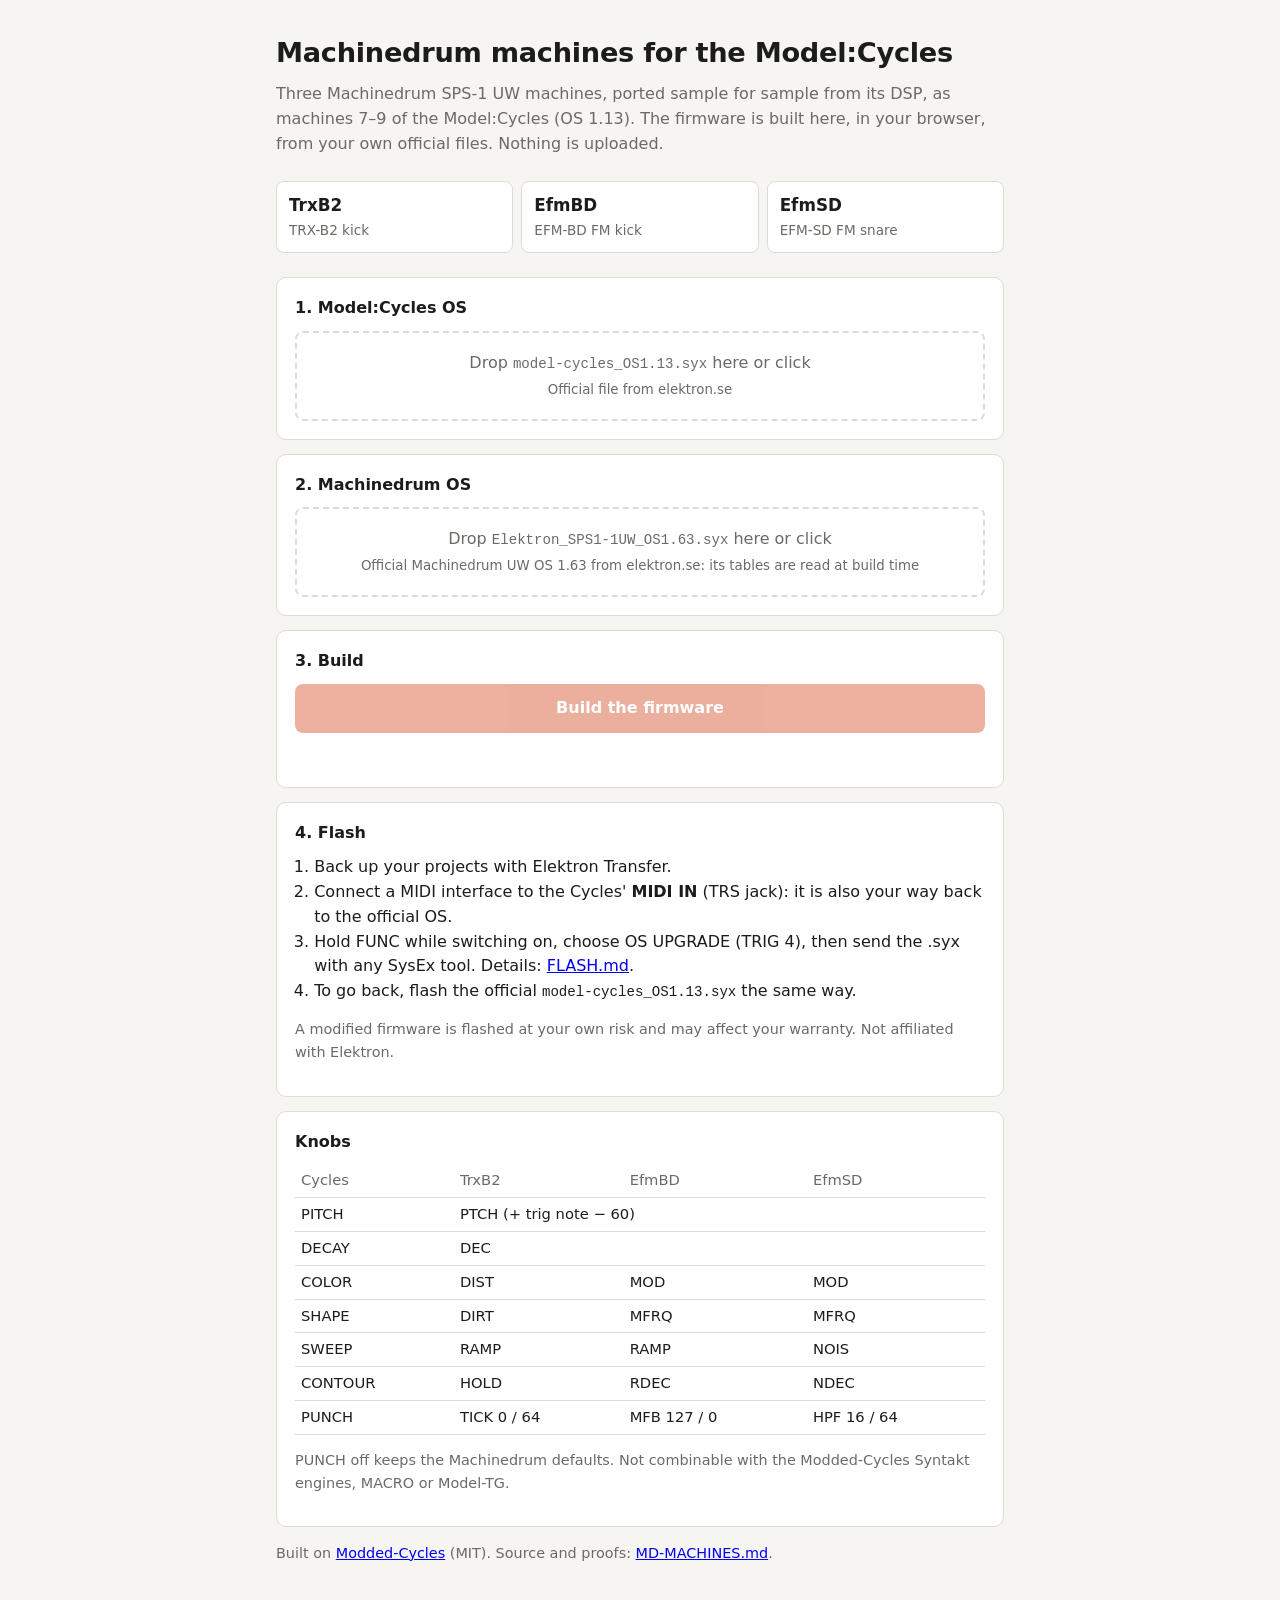
==== docs/index.html @ 0e350785 "Serve only the web patcher from docs/ (GitHub Pages: main, /docs) The Pages site is built from main " ====
<!doctype html>
<html lang="en">
<head>
<meta charset="utf-8">
<meta name="viewport" content="width=device-width, initial-scale=1">
<title>Machinedrum Machines Patcher</title>
<meta name="description" content="Add the Machinedrum TRX-B2, EFM-BD and EFM-SD machines to your Model:Cycles, built in your browser from your own official firmware files.">
<style>
:root {
  --bg: #f6f5f2; --panel: #ffffff; --ink: #1c1c1a; --muted: #6b6a64; --line: #dedbd3;
  --accent: #d4502a; --accent-ink: #ffffff; --ok: #2f7d4a; --bad: #b3261e; --drop: #fbf3ee;
}
@media (prefers-color-scheme: dark) {
  :root:not([data-theme="light"]) {
    --bg: #161614; --panel: #201f1c; --ink: #ecebe6; --muted: #9c9a92; --line: #34322d;
    --accent: #ef6a42; --accent-ink: #160b07; --ok: #6cc28a; --bad: #f2867d; --drop: #2a211d;
  }
}
:root[data-theme="dark"] {
  --bg: #161614; --panel: #201f1c; --ink: #ecebe6; --muted: #9c9a92; --line: #34322d;
  --accent: #ef6a42; --accent-ink: #160b07; --ok: #6cc28a; --bad: #f2867d; --drop: #2a211d;
}
* { box-sizing: border-box; }
body { margin: 0; background: var(--bg); color: var(--ink);
  font: 16px/1.55 system-ui, -apple-system, "Segoe UI", Roboto, sans-serif; }
main { max-width: 760px; margin: 0 auto; padding: 32px 16px 64px; }
header { display: flex; justify-content: space-between; align-items: baseline; gap: 12px; flex-wrap: wrap; }
h1 { font-size: 1.7rem; margin: 0; letter-spacing: -0.01em; }
p.lead { color: var(--muted); margin: 8px 0 24px; }
.machines { display: grid; grid-template-columns: repeat(3, 1fr); gap: 8px; margin: 0 0 24px; }
.machines div { background: var(--panel); border: 1px solid var(--line); border-radius: 8px; padding: 10px 12px; }
.machines b { display: block; font-size: 1.05rem; }
.machines span { color: var(--muted); font-size: .85rem; }
.step { background: var(--panel); border: 1px solid var(--line); border-radius: 10px; padding: 18px; margin-bottom: 14px; }
.step h2 { font-size: 1rem; margin: 0 0 10px; }
.drop { display: block; border: 2px dashed var(--line); border-radius: 8px; padding: 18px; text-align: center;
  cursor: pointer; color: var(--muted); transition: background .15s, border-color .15s; }
.drop.over { background: var(--drop); border-color: var(--accent); }
.drop.done { border-style: solid; border-color: var(--ok); color: var(--ink); }
.drop input { display: none; }
.drop small { display: block; margin-top: 4px; }
button.go { width: 100%; padding: 12px; border: 0; border-radius: 8px; background: var(--accent); color: var(--accent-ink);
  font: inherit; font-weight: 600; cursor: pointer; }
button.go:disabled { opacity: .45; cursor: not-allowed; }
#status { margin-top: 12px; min-height: 1.5em; }
#status.ok { color: var(--ok); }
#status.bad { color: var(--bad); }
a.dl { display: none; margin-top: 10px; text-align: center; padding: 12px; border-radius: 8px; border: 1px solid var(--ok);
  color: var(--ok); font-weight: 600; text-decoration: none; }
code { font-size: .88em; overflow-wrap: anywhere; }
table { width: 100%; border-collapse: collapse; font-size: .92rem; }
th, td { text-align: left; padding: 5px 6px; border-bottom: 1px solid var(--line); vertical-align: top; }
th { color: var(--muted); font-weight: 500; }
.note { color: var(--muted); font-size: .9rem; }
ol { padding-left: 1.2em; margin: 0; }
@media (max-width: 560px) { .machines { grid-template-columns: 1fr; } }
</style>
</head>
<body>
<main>
<header>
  <h1>Machinedrum machines for the Model:Cycles</h1>
</header>
<p class="lead">
  Three Machinedrum SPS-1 UW machines, ported sample for sample from its DSP, as machines 7–9 of the Model:Cycles (OS 1.13). The firmware is built here, in your browser, from your own official files. Nothing is uploaded.
  
</p>
<div class="machines">
  <div><b>TrxB2</b><span>TRX-B2 kick</span></div>
  <div><b>EfmBD</b><span>EFM-BD FM kick</span></div>
  <div><b>EfmSD</b><span>EFM-SD FM snare</span></div>
</div>

<section class="step">
  <h2>1. Model:Cycles OS</h2>
  <label class="drop" id="drop-cyc">
    <input type="file" accept=".syx" id="file-cyc">
    <span class="what">Drop <code>model-cycles_OS1.13.syx</code> here or click</span>
    <small>Official file from elektron.se</small>
  </label>
</section>

<section class="step">
  <h2>2. Machinedrum OS</h2>
  <label class="drop" id="drop-md">
    <input type="file" accept=".syx" id="file-md">
    <span class="what">Drop <code>Elektron_SPS1-1UW_OS1.63.syx</code> here or click</span>
    <small>Official Machinedrum UW OS 1.63 from elektron.se: its tables are read at build time</small>
  </label>
</section>

<section class="step">
  <h2>3. Build</h2>
  <button class="go" id="go" disabled>Build the firmware</button>
  <div id="status" role="status"></div>
  <a class="dl" id="dl" download="model-cycles_OS1.13_md.syx">Download model-cycles_OS1.13_md.syx</a>
</section>

<section class="step">
  <h2>4. Flash</h2>
  <ol>
    <li>Back up your projects with Elektron Transfer.</li>
    <li>Connect a MIDI interface to the Cycles' <b>MIDI IN</b> (TRS jack): it is also your way back to the official OS.</li>
    <li>Hold FUNC while switching on, choose OS UPGRADE (TRIG 4), then send the .syx with any SysEx tool. Details: <a href="https://github.com/18nelli18/Modded-Cycles/blob/main/FLASH.md">FLASH.md</a>.</li>
    <li>To go back, flash the official <code>model-cycles_OS1.13.syx</code> the same way.</li>
  </ol>
  <p class="note">A modified firmware is flashed at your own risk and may affect your warranty. Not affiliated with Elektron.</p>
</section>

<section class="step">
  <h2>Knobs</h2>
  <table>
    <tr><th>Cycles</th><th>TrxB2</th><th>EfmBD</th><th>EfmSD</th></tr>
    <tr><td>PITCH</td><td colspan="3">PTCH (+ trig note − 60)</td></tr>
    <tr><td>DECAY</td><td colspan="3">DEC</td></tr>
    <tr><td>COLOR</td><td>DIST</td><td>MOD</td><td>MOD</td></tr>
    <tr><td>SHAPE</td><td>DIRT</td><td>MFRQ</td><td>MFRQ</td></tr>
    <tr><td>SWEEP</td><td>RAMP</td><td>RAMP</td><td>NOIS</td></tr>
    <tr><td>CONTOUR</td><td>HOLD</td><td>RDEC</td><td>NDEC</td></tr>
    <tr><td>PUNCH</td><td>TICK 0 / 64</td><td>MFB 127 / 0</td><td>HPF 16 / 64</td></tr>
  </table>
  <p class="note">PUNCH off keeps the Machinedrum defaults. Not combinable with the Modded-Cycles Syntakt engines, MACRO or Model-TG.</p>
</section>
<p class="note">Built on <a href="https://github.com/18nelli18/Modded-Cycles">Modded-Cycles</a> (MIT). Source and proofs: <a href="https://github.com/Talachan12/Elektron-Model-Machinedrum/blob/main/MD-MACHINES.md">MD-MACHINES.md</a>.</p>
</main>

<script src="builder.js"></script>
<script src="md-data.js"></script>
<script src="md.js"></script>
<script>
(function () {
  "use strict";
  const T = {
    building: "Building… (a few seconds)",
    ok: (s) => "Done. Patched MAIN OS SHA-256 " + s.slice(0, 16) + "… matches the reference.",
    need: "Choose both files first.",
    cyc: "This is not a Model:Cycles OS file (model-cycles_OS1.13.syx).",
    md: "This is not a Machinedrum OS file (Elektron_SPS1-1UW_OS1.63.syx).",
  };
  const t = (k, ...a) => (typeof T[k] === "function" ? T[k](...a) : T[k]);
  const files = { cyc: null, md: null };
  const go = document.getElementById("go"), status = document.getElementById("status"), dl = document.getElementById("dl");
  const say = (msg, cls) => { status.textContent = msg; status.className = cls || ""; };

  function take(key, file) {
    const box = document.getElementById("drop-" + key);
    file.arrayBuffer().then((buf) => {
      const b = new Uint8Array(buf);
      // F0 00 20 3C <produit> : 0x11 Model:Cycles, 0x02 Machinedrum
      const product = b.length > 5 && b[0] === 0xf0 && b[1] === 0x00 && b[2] === 0x20 && b[3] === 0x3c ? b[4] : -1;
      if (product !== (key === "cyc" ? 0x11 : 0x02)) {
        files[key] = null;
        box.classList.remove("done");
        go.disabled = true;
        return say(t(key), "bad");
      }
      files[key] = b;
      box.classList.add("done");
      box.querySelector(".what").textContent = file.name + " (" + Math.round(buf.byteLength / 1024) + " KB)";
      go.disabled = !(files.cyc && files.md);
      dl.style.display = "none";
      say("");
    });
  }
  for (const key of ["cyc", "md"]) {
    const box = document.getElementById("drop-" + key), input = document.getElementById("file-" + key);
    input.addEventListener("change", () => input.files[0] && take(key, input.files[0]));
    box.addEventListener("dragover", (e) => { e.preventDefault(); box.classList.add("over"); });
    box.addEventListener("dragleave", () => box.classList.remove("over"));
    box.addEventListener("drop", (e) => {
      e.preventDefault(); box.classList.remove("over");
      if (e.dataTransfer.files[0]) take(key, e.dataTransfer.files[0]);
    });
  }

  go.addEventListener("click", () => {
    if (!(files.cyc && files.md)) return say(t("need"), "bad");
    go.disabled = true;
    say(t("building"));
    setTimeout(() => {
      try {
        const r = window.MDPatch.patch(files.cyc, files.md, window.MD_WEB);
        const url = URL.createObjectURL(new Blob([r.raw], { type: "application/octet-stream" }));
        dl.href = url;
        dl.style.display = "block";
        say(t("ok", r.mainOsSha), "ok");
      } catch (e) {
        say(e.message, "bad");
      }
      go.disabled = false;
    }, 30);
  });
})();
</script>
</body>
</html>
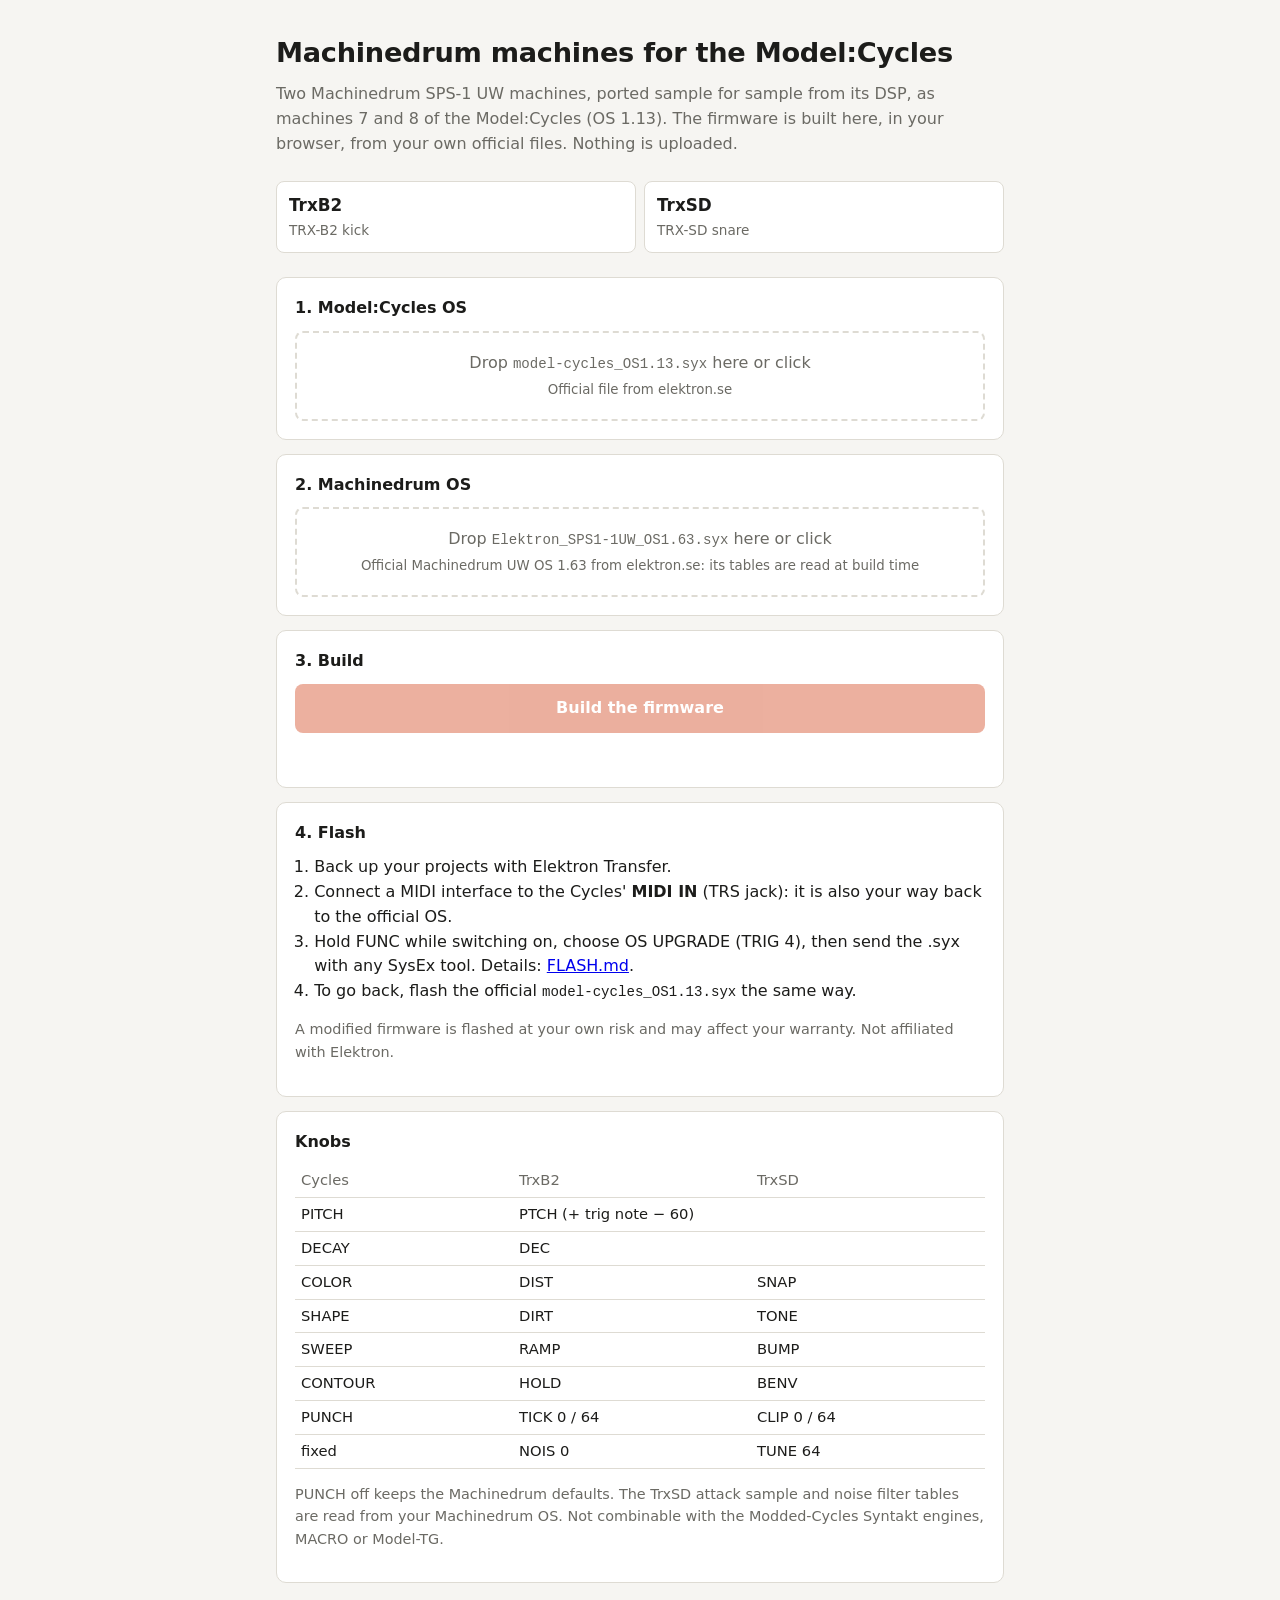
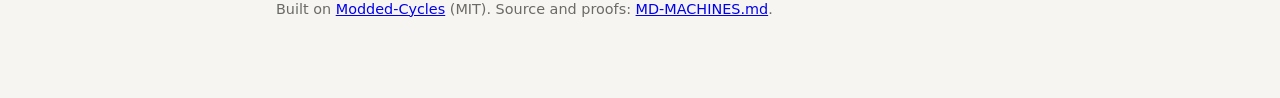
==== commit 1963654a: "Replace EfmBD and EfmSD with TrxSD: the Machinedrum TRX-SD snare The machines are now TrxB2 (machine" ====
--- a/docs/index.html
+++ b/docs/index.html
@@ -4,7 +4,7 @@
 <meta charset="utf-8">
 <meta name="viewport" content="width=device-width, initial-scale=1">
 <title>Machinedrum Machines Patcher</title>
-<meta name="description" content="Add the Machinedrum TRX-B2, EFM-BD and EFM-SD machines to your Model:Cycles, built in your browser from your own official firmware files.">
+<meta name="description" content="Add the Machinedrum TRX-B2 and TRX-SD machines to your Model:Cycles, built in your browser from your own official firmware files.">
 <style>
 :root {
   --bg: #f6f5f2; --panel: #ffffff; --ink: #1c1c1a; --muted: #6b6a64; --line: #dedbd3;
@@ -27,7 +27,7 @@
 header { display: flex; justify-content: space-between; align-items: baseline; gap: 12px; flex-wrap: wrap; }
 h1 { font-size: 1.7rem; margin: 0; letter-spacing: -0.01em; }
 p.lead { color: var(--muted); margin: 8px 0 24px; }
-.machines { display: grid; grid-template-columns: repeat(3, 1fr); gap: 8px; margin: 0 0 24px; }
+.machines { display: grid; grid-template-columns: repeat(2, 1fr); gap: 8px; margin: 0 0 24px; }
 .machines div { background: var(--panel); border: 1px solid var(--line); border-radius: 8px; padding: 10px 12px; }
 .machines b { display: block; font-size: 1.05rem; }
 .machines span { color: var(--muted); font-size: .85rem; }
@@ -62,13 +62,12 @@
   <h1>Machinedrum machines for the Model:Cycles</h1>
 </header>
 <p class="lead">
-  Three Machinedrum SPS-1 UW machines, ported sample for sample from its DSP, as machines 7–9 of the Model:Cycles (OS 1.13). The firmware is built here, in your browser, from your own official files. Nothing is uploaded.
+  Two Machinedrum SPS-1 UW machines, ported sample for sample from its DSP, as machines 7 and 8 of the Model:Cycles (OS 1.13). The firmware is built here, in your browser, from your own official files. Nothing is uploaded.
   
 </p>
 <div class="machines">
   <div><b>TrxB2</b><span>TRX-B2 kick</span></div>
-  <div><b>EfmBD</b><span>EFM-BD FM kick</span></div>
-  <div><b>EfmSD</b><span>EFM-SD FM snare</span></div>
+  <div><b>TrxSD</b><span>TRX-SD snare</span></div>
 </div>
 
 <section class="step">
@@ -110,16 +109,17 @@
 <section class="step">
   <h2>Knobs</h2>
   <table>
-    <tr><th>Cycles</th><th>TrxB2</th><th>EfmBD</th><th>EfmSD</th></tr>
-    <tr><td>PITCH</td><td colspan="3">PTCH (+ trig note − 60)</td></tr>
-    <tr><td>DECAY</td><td colspan="3">DEC</td></tr>
-    <tr><td>COLOR</td><td>DIST</td><td>MOD</td><td>MOD</td></tr>
-    <tr><td>SHAPE</td><td>DIRT</td><td>MFRQ</td><td>MFRQ</td></tr>
-    <tr><td>SWEEP</td><td>RAMP</td><td>RAMP</td><td>NOIS</td></tr>
-    <tr><td>CONTOUR</td><td>HOLD</td><td>RDEC</td><td>NDEC</td></tr>
-    <tr><td>PUNCH</td><td>TICK 0 / 64</td><td>MFB 127 / 0</td><td>HPF 16 / 64</td></tr>
+    <tr><th>Cycles</th><th>TrxB2</th><th>TrxSD</th></tr>
+    <tr><td>PITCH</td><td colspan="2">PTCH (+ trig note − 60)</td></tr>
+    <tr><td>DECAY</td><td colspan="2">DEC</td></tr>
+    <tr><td>COLOR</td><td>DIST</td><td>SNAP</td></tr>
+    <tr><td>SHAPE</td><td>DIRT</td><td>TONE</td></tr>
+    <tr><td>SWEEP</td><td>RAMP</td><td>BUMP</td></tr>
+    <tr><td>CONTOUR</td><td>HOLD</td><td>BENV</td></tr>
+    <tr><td>PUNCH</td><td>TICK 0 / 64</td><td>CLIP 0 / 64</td></tr>
+    <tr><td>fixed</td><td>NOIS 0</td><td>TUNE 64</td></tr>
   </table>
-  <p class="note">PUNCH off keeps the Machinedrum defaults. Not combinable with the Modded-Cycles Syntakt engines, MACRO or Model-TG.</p>
+  <p class="note">PUNCH off keeps the Machinedrum defaults. The TrxSD attack sample and noise filter tables are read from your Machinedrum OS. Not combinable with the Modded-Cycles Syntakt engines, MACRO or Model-TG.</p>
 </section>
 <p class="note">Built on <a href="https://github.com/18nelli18/Modded-Cycles">Modded-Cycles</a> (MIT). Source and proofs: <a href="https://github.com/Talachan12/Elektron-Model-Machinedrum/blob/main/MD-MACHINES.md">MD-MACHINES.md</a>.</p>
 </main>
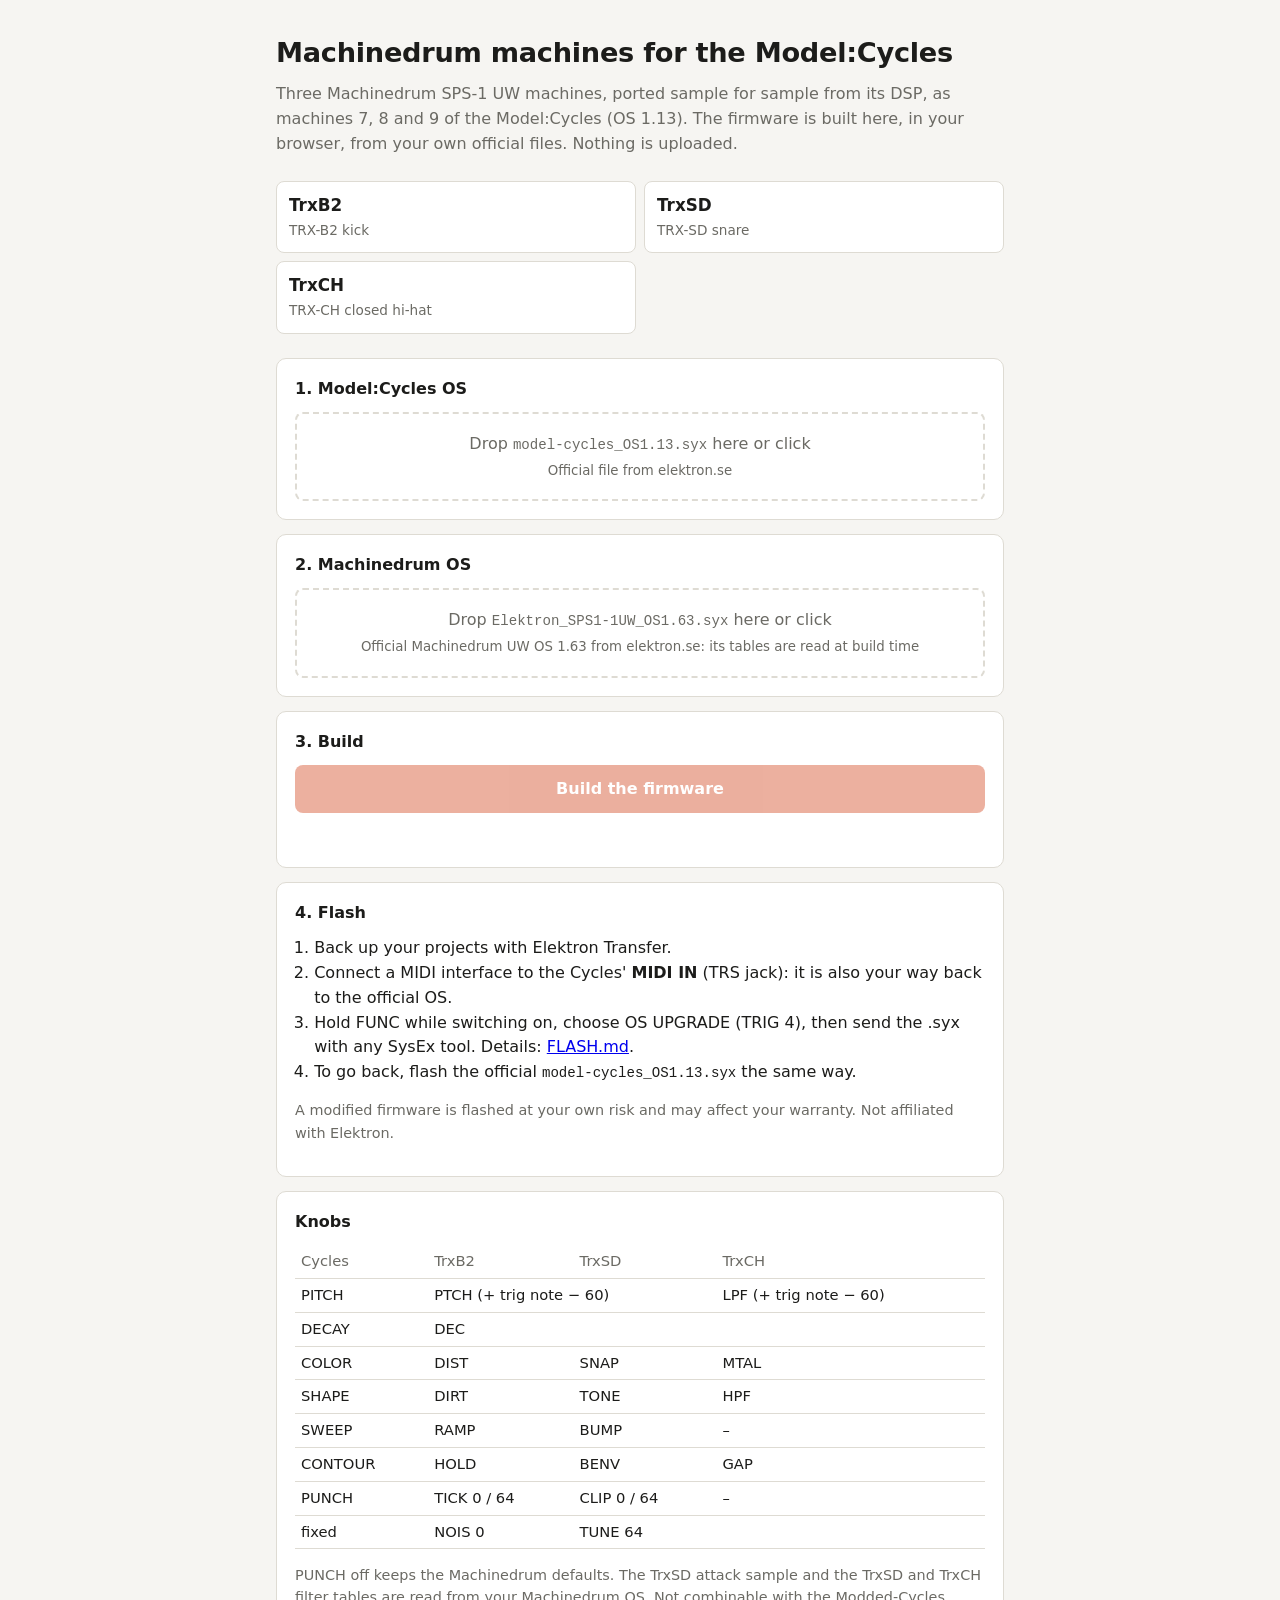
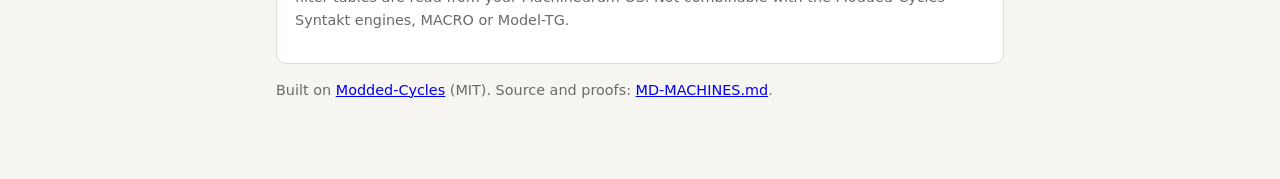
==== commit 6d6b6560: "Add TrxCH: the Machinedrum TRX-CH closed hi-hat as machine 9 TRX-CH from the Machinedrum UW OS 1.63," ====
--- a/docs/index.html
+++ b/docs/index.html
@@ -4,7 +4,7 @@
 <meta charset="utf-8">
 <meta name="viewport" content="width=device-width, initial-scale=1">
 <title>Machinedrum Machines Patcher</title>
-<meta name="description" content="Add the Machinedrum TRX-B2 and TRX-SD machines to your Model:Cycles, built in your browser from your own official firmware files.">
+<meta name="description" content="Add the Machinedrum TRX-B2, TRX-SD and TRX-CH machines to your Model:Cycles, built in your browser from your own official firmware files.">
 <style>
 :root {
   --bg: #f6f5f2; --panel: #ffffff; --ink: #1c1c1a; --muted: #6b6a64; --line: #dedbd3;
@@ -62,12 +62,13 @@
   <h1>Machinedrum machines for the Model:Cycles</h1>
 </header>
 <p class="lead">
-  Two Machinedrum SPS-1 UW machines, ported sample for sample from its DSP, as machines 7 and 8 of the Model:Cycles (OS 1.13). The firmware is built here, in your browser, from your own official files. Nothing is uploaded.
+  Three Machinedrum SPS-1 UW machines, ported sample for sample from its DSP, as machines 7, 8 and 9 of the Model:Cycles (OS 1.13). The firmware is built here, in your browser, from your own official files. Nothing is uploaded.
   
 </p>
 <div class="machines">
   <div><b>TrxB2</b><span>TRX-B2 kick</span></div>
   <div><b>TrxSD</b><span>TRX-SD snare</span></div>
+  <div><b>TrxCH</b><span>TRX-CH closed hi-hat</span></div>
 </div>
 
 <section class="step">
@@ -109,17 +110,17 @@
 <section class="step">
   <h2>Knobs</h2>
   <table>
-    <tr><th>Cycles</th><th>TrxB2</th><th>TrxSD</th></tr>
-    <tr><td>PITCH</td><td colspan="2">PTCH (+ trig note − 60)</td></tr>
-    <tr><td>DECAY</td><td colspan="2">DEC</td></tr>
-    <tr><td>COLOR</td><td>DIST</td><td>SNAP</td></tr>
-    <tr><td>SHAPE</td><td>DIRT</td><td>TONE</td></tr>
-    <tr><td>SWEEP</td><td>RAMP</td><td>BUMP</td></tr>
-    <tr><td>CONTOUR</td><td>HOLD</td><td>BENV</td></tr>
-    <tr><td>PUNCH</td><td>TICK 0 / 64</td><td>CLIP 0 / 64</td></tr>
-    <tr><td>fixed</td><td>NOIS 0</td><td>TUNE 64</td></tr>
+    <tr><th>Cycles</th><th>TrxB2</th><th>TrxSD</th><th>TrxCH</th></tr>
+    <tr><td>PITCH</td><td colspan="2">PTCH (+ trig note − 60)</td><td>LPF (+ trig note − 60)</td></tr>
+    <tr><td>DECAY</td><td colspan="3">DEC</td></tr>
+    <tr><td>COLOR</td><td>DIST</td><td>SNAP</td><td>MTAL</td></tr>
+    <tr><td>SHAPE</td><td>DIRT</td><td>TONE</td><td>HPF</td></tr>
+    <tr><td>SWEEP</td><td>RAMP</td><td>BUMP</td><td>–</td></tr>
+    <tr><td>CONTOUR</td><td>HOLD</td><td>BENV</td><td>GAP</td></tr>
+    <tr><td>PUNCH</td><td>TICK 0 / 64</td><td>CLIP 0 / 64</td><td>–</td></tr>
+    <tr><td>fixed</td><td>NOIS 0</td><td>TUNE 64</td><td></td></tr>
   </table>
-  <p class="note">PUNCH off keeps the Machinedrum defaults. The TrxSD attack sample and noise filter tables are read from your Machinedrum OS. Not combinable with the Modded-Cycles Syntakt engines, MACRO or Model-TG.</p>
+  <p class="note">PUNCH off keeps the Machinedrum defaults. The TrxSD attack sample and the TrxSD and TrxCH filter tables are read from your Machinedrum OS. Not combinable with the Modded-Cycles Syntakt engines, MACRO or Model-TG.</p>
 </section>
 <p class="note">Built on <a href="https://github.com/18nelli18/Modded-Cycles">Modded-Cycles</a> (MIT). Source and proofs: <a href="https://github.com/Talachan12/Elektron-Model-Machinedrum/blob/main/MD-MACHINES.md">MD-MACHINES.md</a>.</p>
 </main>
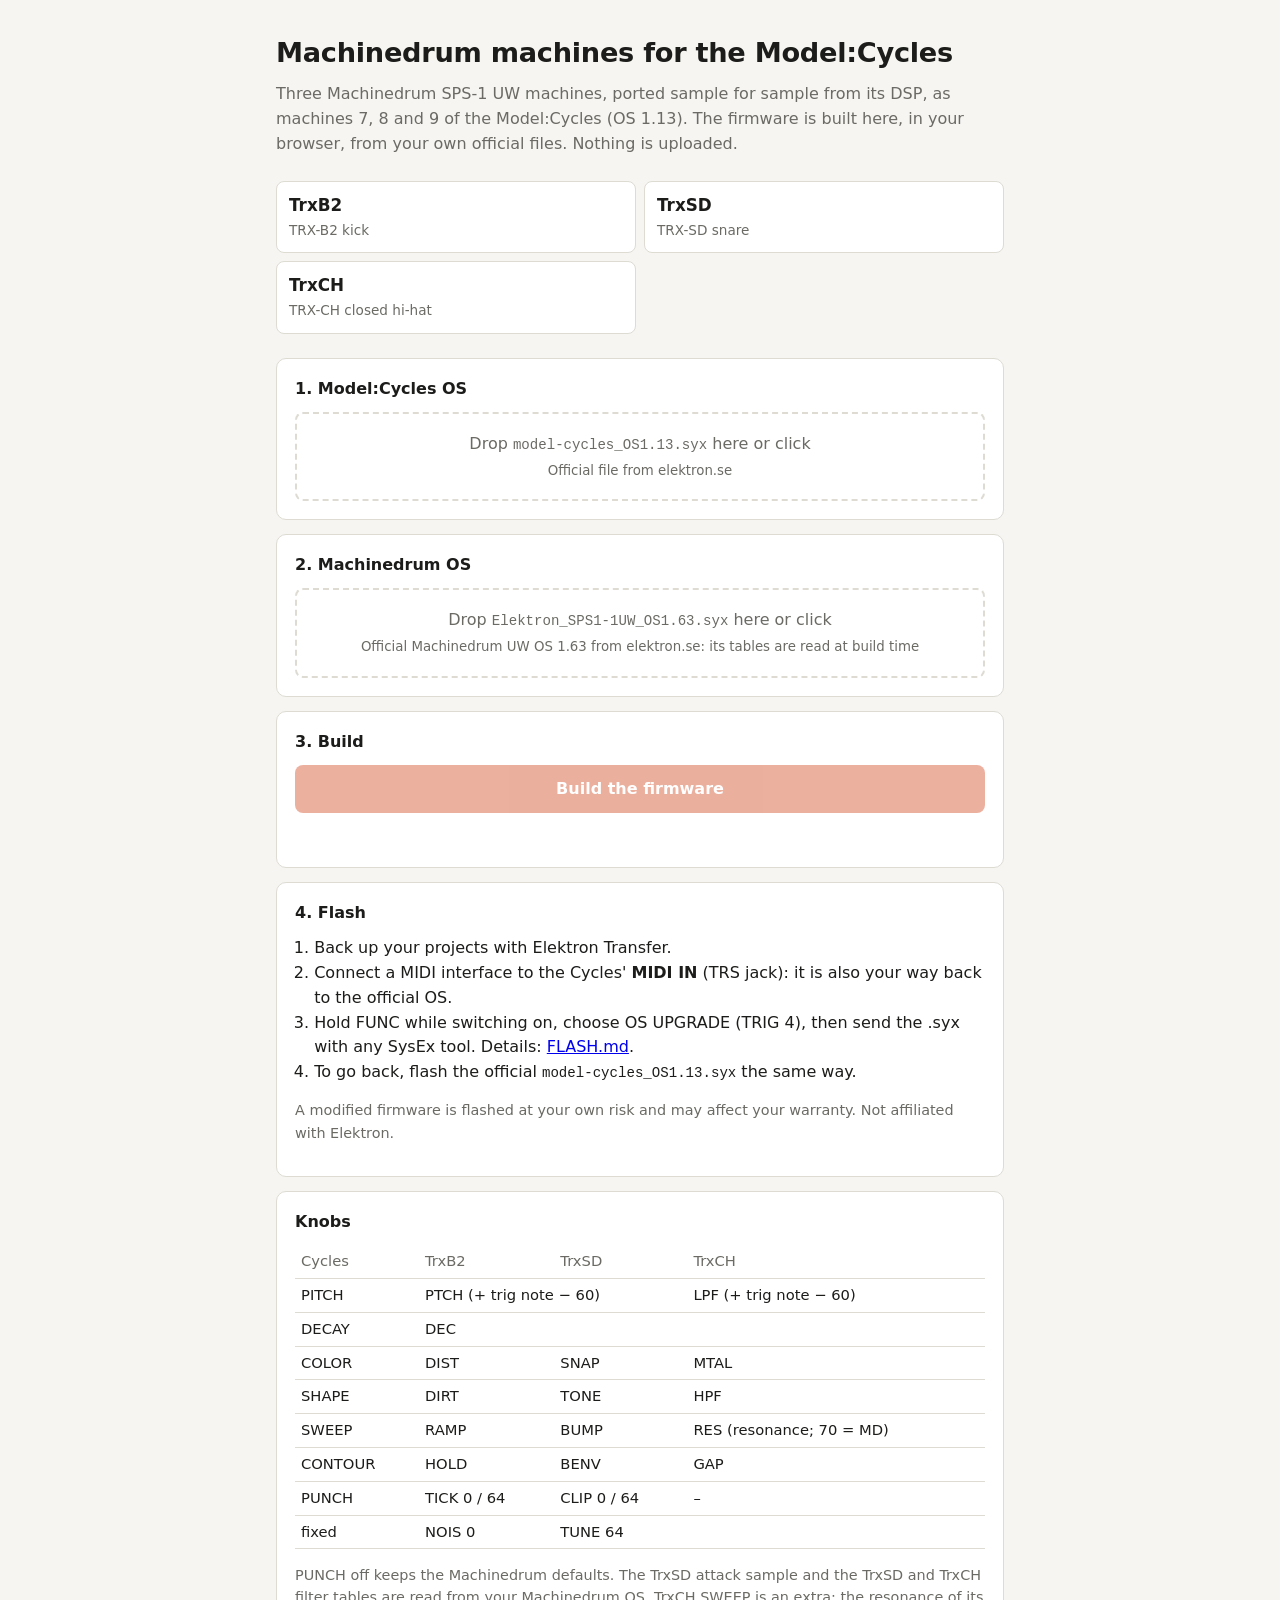
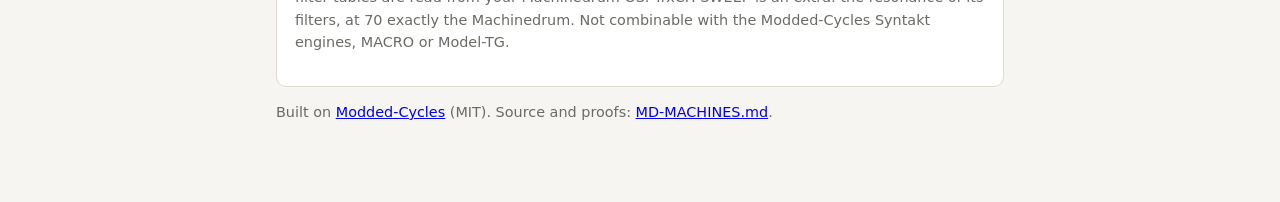
==== commit 12550c73: "TrxCH: filter resonance on SWEEP The Machinedrum's TRX-CH always picks index 0x46 of the DSP's reson" ====
--- a/docs/index.html
+++ b/docs/index.html
@@ -115,12 +115,12 @@
     <tr><td>DECAY</td><td colspan="3">DEC</td></tr>
     <tr><td>COLOR</td><td>DIST</td><td>SNAP</td><td>MTAL</td></tr>
     <tr><td>SHAPE</td><td>DIRT</td><td>TONE</td><td>HPF</td></tr>
-    <tr><td>SWEEP</td><td>RAMP</td><td>BUMP</td><td>–</td></tr>
+    <tr><td>SWEEP</td><td>RAMP</td><td>BUMP</td><td>RES (resonance; 70 = MD)</td></tr>
     <tr><td>CONTOUR</td><td>HOLD</td><td>BENV</td><td>GAP</td></tr>
     <tr><td>PUNCH</td><td>TICK 0 / 64</td><td>CLIP 0 / 64</td><td>–</td></tr>
     <tr><td>fixed</td><td>NOIS 0</td><td>TUNE 64</td><td></td></tr>
   </table>
-  <p class="note">PUNCH off keeps the Machinedrum defaults. The TrxSD attack sample and the TrxSD and TrxCH filter tables are read from your Machinedrum OS. Not combinable with the Modded-Cycles Syntakt engines, MACRO or Model-TG.</p>
+  <p class="note">PUNCH off keeps the Machinedrum defaults. The TrxSD attack sample and the TrxSD and TrxCH filter tables are read from your Machinedrum OS. TrxCH SWEEP is an extra: the resonance of its filters, at 70 exactly the Machinedrum. Not combinable with the Modded-Cycles Syntakt engines, MACRO or Model-TG.</p>
 </section>
 <p class="note">Built on <a href="https://github.com/18nelli18/Modded-Cycles">Modded-Cycles</a> (MIT). Source and proofs: <a href="https://github.com/Talachan12/Elektron-Model-Machinedrum/blob/main/MD-MACHINES.md">MD-MACHINES.md</a>.</p>
 </main>
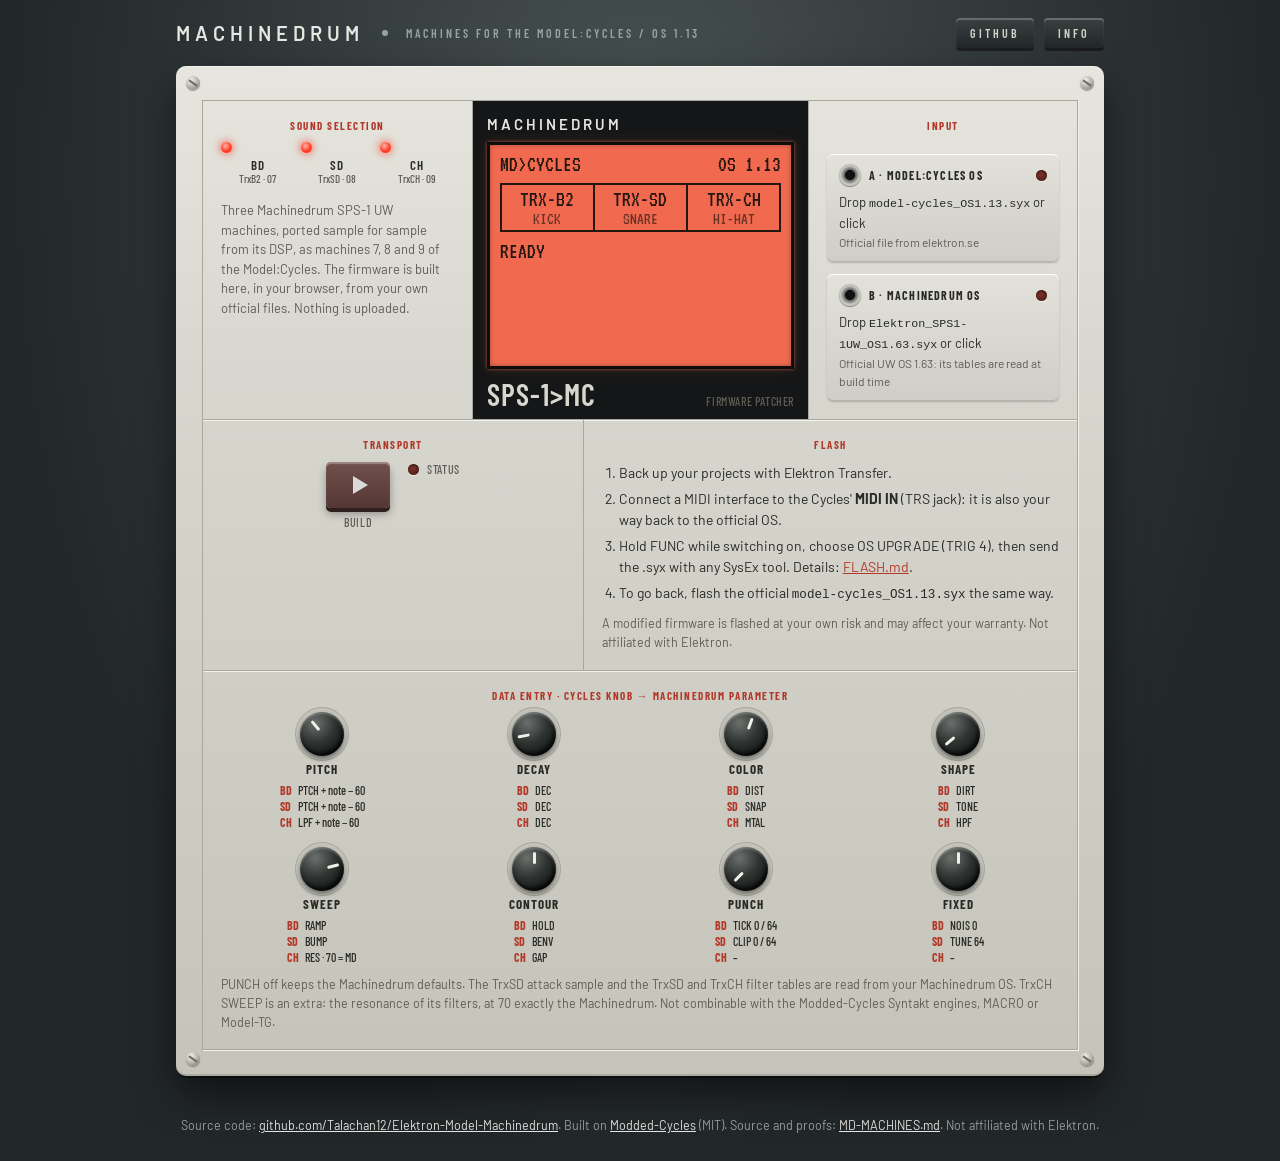
==== commit 2d4d39c0: "Patcher page: Machinedrum front-panel look, link to the repository Restyled docs/index.html after th" ====
--- a/docs/index.html
+++ b/docs/index.html
@@ -5,125 +5,251 @@
 <meta name="viewport" content="width=device-width, initial-scale=1">
 <title>Machinedrum Machines Patcher</title>
 <meta name="description" content="Add the Machinedrum TRX-B2, TRX-SD and TRX-CH machines to your Model:Cycles, built in your browser from your own official firmware files.">
+<link rel="preconnect" href="https://fonts.googleapis.com">
+<link rel="preconnect" href="https://fonts.gstatic.com" crossorigin>
+<link href="https://fonts.googleapis.com/css2?family=Barlow+Condensed:wght@500;600;700&family=Barlow:wght@400;600&family=VT323&display=swap" rel="stylesheet">
 <style>
 :root {
-  --bg: #f6f5f2; --panel: #ffffff; --ink: #1c1c1a; --muted: #6b6a64; --line: #dedbd3;
-  --accent: #d4502a; --accent-ink: #ffffff; --ok: #2f7d4a; --bad: #b3261e; --drop: #fbf3ee;
-}
-@media (prefers-color-scheme: dark) {
-  :root:not([data-theme="light"]) {
-    --bg: #161614; --panel: #201f1c; --ink: #ecebe6; --muted: #9c9a92; --line: #34322d;
-    --accent: #ef6a42; --accent-ink: #160b07; --ok: #6cc28a; --bad: #f2867d; --drop: #2a211d;
-  }
-}
-:root[data-theme="dark"] {
-  --bg: #161614; --panel: #201f1c; --ink: #ecebe6; --muted: #9c9a92; --line: #34322d;
-  --accent: #ef6a42; --accent-ink: #160b07; --ok: #6cc28a; --bad: #f2867d; --drop: #2a211d;
+  --room: #222729; --room-hi: #485151; --bar-ink: #97a3a3;
+  --plate: #d8d7cf; --plate-hi: #e6e5de; --plate-lo: #c5c4bb; --groove: #a9a89f; --groove-hi: #f2f1ea;
+  --ink: #2a2a26; --muted: #5d5d56; --label: #b2392a;
+  --lcd: #f16a50; --lcd-ink: #241710; --lcd-dim: rgba(36, 23, 16, .35);
+  --led-off: #4a1d17; --led-on: #ff3b26; --ok: #2f7d4a;
+  --key: #2b3133; --key-ink: #d1d3c9;
 }
 * { box-sizing: border-box; }
-body { margin: 0; background: var(--bg); color: var(--ink);
-  font: 16px/1.55 system-ui, -apple-system, "Segoe UI", Roboto, sans-serif; }
-main { max-width: 760px; margin: 0 auto; padding: 32px 16px 64px; }
-header { display: flex; justify-content: space-between; align-items: baseline; gap: 12px; flex-wrap: wrap; }
-h1 { font-size: 1.7rem; margin: 0; letter-spacing: -0.01em; }
-p.lead { color: var(--muted); margin: 8px 0 24px; }
-.machines { display: grid; grid-template-columns: repeat(2, 1fr); gap: 8px; margin: 0 0 24px; }
-.machines div { background: var(--panel); border: 1px solid var(--line); border-radius: 8px; padding: 10px 12px; }
-.machines b { display: block; font-size: 1.05rem; }
-.machines span { color: var(--muted); font-size: .85rem; }
-.step { background: var(--panel); border: 1px solid var(--line); border-radius: 10px; padding: 18px; margin-bottom: 14px; }
-.step h2 { font-size: 1rem; margin: 0 0 10px; }
-.drop { display: block; border: 2px dashed var(--line); border-radius: 8px; padding: 18px; text-align: center;
-  cursor: pointer; color: var(--muted); transition: background .15s, border-color .15s; }
-.drop.over { background: var(--drop); border-color: var(--accent); }
-.drop.done { border-style: solid; border-color: var(--ok); color: var(--ink); }
-.drop input { display: none; }
-.drop small { display: block; margin-top: 4px; }
-button.go { width: 100%; padding: 12px; border: 0; border-radius: 8px; background: var(--accent); color: var(--accent-ink);
-  font: inherit; font-weight: 600; cursor: pointer; }
-button.go:disabled { opacity: .45; cursor: not-allowed; }
-#status { margin-top: 12px; min-height: 1.5em; }
-#status.ok { color: var(--ok); }
-#status.bad { color: var(--bad); }
-a.dl { display: none; margin-top: 10px; text-align: center; padding: 12px; border-radius: 8px; border: 1px solid var(--ok);
-  color: var(--ok); font-weight: 600; text-decoration: none; }
-code { font-size: .88em; overflow-wrap: anywhere; }
-table { width: 100%; border-collapse: collapse; font-size: .92rem; }
-th, td { text-align: left; padding: 5px 6px; border-bottom: 1px solid var(--line); vertical-align: top; }
-th { color: var(--muted); font-weight: 500; }
-.note { color: var(--muted); font-size: .9rem; }
-ol { padding-left: 1.2em; margin: 0; }
-@media (max-width: 560px) { .machines { grid-template-columns: 1fr; } }
+body { margin: 0; min-height: 100vh; color: var(--ink);
+  background: radial-gradient(ellipse at 50% 15%, var(--room-hi), transparent 70%), var(--room);
+  font: 15px/1.5 Barlow, system-ui, sans-serif; }
+a { color: var(--label); }
+code { font-size: .9em; overflow-wrap: anywhere; }
+
+/* top bar */
+.bar { max-width: 960px; margin: 0 auto; padding: 18px 16px; display: flex; align-items: center; gap: 18px; flex-wrap: wrap;
+  color: var(--bar-ink); font: 600 12px/1 "Barlow Condensed", sans-serif; letter-spacing: 3px; text-transform: uppercase; }
+.bar .brand { color: #e8e8e2; font: 600 20px/1 Barlow, sans-serif; letter-spacing: 5px; }
+.bar .dot { width: 6px; height: 6px; border-radius: 50%; background: var(--bar-ink); }
+.bar .links { margin-left: auto; display: flex; gap: 10px; }
+.bar a { color: var(--key-ink); text-decoration: none; padding: 9px 14px; border-radius: 4px;
+  background: linear-gradient(#394040, #222829); box-shadow: inset 0 2px 1px #65706a, 0 3px 0 #111a; }
+
+/* the device */
+.device { max-width: 960px; margin: 0 auto 40px; padding: 0 16px; }
+.plate { position: relative; border-radius: 10px; padding: 34px 26px 26px;
+  background: linear-gradient(180deg, var(--plate-hi), var(--plate) 30%, var(--plate-lo));
+  box-shadow: 0 1px 0 #fff8 inset, 0 -2px 0 #0002 inset, 0 18px 40px #0008, 0 2px 0 #0006; }
+.screw { position: absolute; width: 14px; height: 14px; border-radius: 50%;
+  background: radial-gradient(circle at 35% 30%, #f4f4ee, #9b9a92 70%); box-shadow: 0 1px 1px #0005; }
+.screw::after { content: ""; position: absolute; left: 2px; right: 2px; top: 6px; height: 2px; background: #6d6c66; transform: rotate(35deg); }
+.screw.tl { top: 10px; left: 10px; } .screw.tr { top: 10px; right: 10px; }
+.screw.bl { bottom: 10px; left: 10px; } .screw.br { bottom: 10px; right: 10px; }
+
+.label { display: block; margin: 0 0 10px; color: var(--label); text-align: center;
+  font: 700 11px/1.2 "Barlow Condensed", sans-serif; letter-spacing: 1.5px; text-transform: uppercase; }
+.small { color: var(--muted); font: 500 12px/1.3 "Barlow Condensed", sans-serif; letter-spacing: .6px; text-transform: uppercase; }
+
+.top { display: grid; grid-template-columns: 1fr 1.25fr 1fr; gap: 0; border: 1px solid var(--groove);
+  box-shadow: 1px 1px 0 var(--groove-hi); }
+.top > * { padding: 18px; }
+.top > * + * { border-left: 1px solid var(--groove); }
+
+/* sound selection */
+.sounds { display: grid; grid-template-columns: repeat(3, 1fr); gap: 10px 6px; text-align: center; }
+.sounds b { display: block; font: 600 13px/1 "Barlow Condensed", sans-serif; letter-spacing: 1px; margin-top: 6px; }
+.sounds span { display: block; color: var(--muted); font: 500 11px/1.2 "Barlow Condensed", sans-serif; }
+.led { display: inline-block; width: 11px; height: 11px; border-radius: 50%; background: radial-gradient(circle at 40% 35%, #7a3229, var(--led-off));
+  box-shadow: inset 0 1px 2px #0008, 0 1px 0 #fff8; vertical-align: middle; }
+.led.on { background: radial-gradient(circle at 40% 35%, #ffb6a6, var(--led-on) 55%); box-shadow: 0 0 8px var(--led-on), 0 1px 0 #fff8; }
+.led.blink { animation: blink .5s steps(2) infinite; }
+@keyframes blink { 50% { background: radial-gradient(circle at 40% 35%, #ffb6a6, var(--led-on) 55%); box-shadow: 0 0 8px var(--led-on); } }
+.intro { margin-top: 16px; color: var(--muted); font-size: 13px; }
+
+/* display */
+.screen { background: #151617; padding: 14px 14px 10px !important; display: flex; flex-direction: column; }
+.screen .wm { color: #e8e8e2; font: 600 15px/1 Barlow, sans-serif; letter-spacing: 3px; margin: 2px 0 10px; }
+.lcd { flex: 1; background: var(--lcd); color: var(--lcd-ink); border: 3px solid #0d0d0d; padding: 8px 10px;
+  font: 22px/1 VT323, monospace; box-shadow: 0 0 3px #ee7258aa, 0 0 12px #ed694e25, inset 0 0 5px #53291d77; }
+.lcd .row { display: flex; justify-content: space-between; gap: 8px; }
+.lcd .grid { display: grid; grid-template-columns: repeat(3, 1fr); margin: 8px 0; border-top: 2px solid var(--lcd-ink); border-left: 2px solid var(--lcd-ink); }
+.lcd .grid div { border-right: 2px solid var(--lcd-ink); border-bottom: 2px solid var(--lcd-ink); padding: 3px 5px; text-align: center; }
+.lcd .grid small { display: block; font-size: 17px; color: var(--lcd-dim); color: #241710aa; }
+#status { min-height: 1em; overflow-wrap: anywhere; }
+#status.bad { animation: none; text-decoration: underline; }
+.screen .model { display: flex; align-items: baseline; justify-content: space-between; margin-top: 10px; color: #bdbdb5; }
+.screen .model b { font: 600 30px/1 "Barlow Condensed", sans-serif; letter-spacing: 1px; color: #d8d7cf; }
+
+/* inputs */
+.inputs { display: flex; flex-direction: column; gap: 12px; }
+.drop { display: block; cursor: pointer; padding: 10px 12px 11px; border-radius: 6px;
+  background: linear-gradient(#e2e1da, #cfcec6); box-shadow: inset 0 1px 0 #fff, inset 0 -1px 0 #0002, 0 1px 2px #0003;
+  transition: box-shadow .15s; }
+.drop:hover, .drop.over { box-shadow: inset 0 1px 0 #fff, 0 0 0 2px var(--label); }
+.drop input { position: absolute; width: 1px; height: 1px; opacity: 0; }
+.drop .head { display: flex; align-items: center; gap: 8px; font: 700 12px/1 "Barlow Condensed", sans-serif; letter-spacing: 1.2px; text-transform: uppercase; }
+.drop .jack { width: 22px; height: 22px; border-radius: 50%; flex: none;
+  background: radial-gradient(circle, #111 0 30%, #5d5f5c 34%, #c9c9c2 60%, #8d8c85 100%); box-shadow: 0 1px 1px #0006; }
+.drop .head .led { margin-left: auto; }
+.drop.done .head .led { background: radial-gradient(circle at 40% 35%, #ffb6a6, var(--led-on) 55%); box-shadow: 0 0 8px var(--led-on); }
+.drop .what { display: block; margin-top: 7px; font-size: 13px; overflow-wrap: anywhere; }
+.drop small { display: block; color: var(--muted); font-size: 12px; }
+
+/* transport */
+.lower { display: grid; grid-template-columns: 1fr 1.3fr; border: 1px solid var(--groove); border-top: 0; box-shadow: 1px 1px 0 var(--groove-hi); }
+.lower > * { padding: 18px; }
+.lower > * + * { border-left: 1px solid var(--groove); }
+.keys { display: flex; gap: 18px; justify-content: center; align-items: flex-start; flex-wrap: wrap; }
+.key { display: flex; flex-direction: column; align-items: center; gap: 7px; }
+.key .cap { width: 64px; height: 46px; border-radius: 5px; display: grid; place-items: center; text-decoration: none; }
+button.cap { border: 0; cursor: pointer; padding: 0; }
+.cap.red { background: linear-gradient(#e2473a, #b52a1f); box-shadow: inset 0 2px 1px #ff8d7f, 0 4px 0 #6d1710, 0 6px 8px #0005; }
+.cap.light { background: linear-gradient(#f1f0ea, #d0cfc6); box-shadow: inset 0 2px 1px #fff, 0 4px 0 #8c8b83, 0 6px 8px #0004; }
+.cap:active:not(:disabled) { transform: translateY(3px); box-shadow: inset 0 2px 1px #0003, 0 1px 0 #0005; }
+.cap:disabled { filter: saturate(.25) brightness(.85); cursor: not-allowed; }
+.cap .tri { width: 0; height: 0; border-left: 15px solid #fff; border-top: 9px solid transparent; border-bottom: 9px solid transparent; margin-left: 4px; }
+.cap .down { width: 14px; height: 14px; border-right: 4px solid #2a2a26; border-bottom: 4px solid #2a2a26; transform: rotate(45deg) translate(-3px, -3px); }
+#dl { display: flex; }
+.key.save { display: none; }
+.key .small { text-align: center; }
+.key-led { display: flex; align-items: center; gap: 8px; }
+
+/* flash steps */
+ol { margin: 0; padding-left: 1.2em; font-size: 14px; }
+ol li + li { margin-top: 5px; }
+.note { color: var(--muted); font-size: 12.5px; margin: 10px 0 0; }
+
+/* data entry */
+.entry { border: 1px solid var(--groove); border-top: 0; box-shadow: 1px 1px 0 var(--groove-hi); padding: 18px; }
+.knobs { display: grid; grid-template-columns: repeat(4, 1fr); gap: 16px 10px; }
+.kn { text-align: center; }
+.kn .dial { position: relative; width: 44px; height: 44px; margin: 0 auto 7px; border-radius: 50%;
+  background: radial-gradient(circle at 35% 25%, #6c706d, #2f3432 45%, #151918 80%);
+  box-shadow: inset 0 2px 2px #ffffff40, inset -2px -3px 4px #000c, 0 3px 5px #0007, 0 0 0 4px #c5c4bb, 0 0 0 5px #a9a89f; }
+.kn .dial::after { content: ""; position: absolute; left: 50%; top: 5px; width: 3px; height: 12px; margin-left: -1.5px; border-radius: 2px;
+  background: #f0efe8; transform-origin: 50% 17px; transform: rotate(var(--a, 0deg)); }
+.kn b { display: block; font: 700 13px/1 "Barlow Condensed", sans-serif; letter-spacing: 1px; }
+.kn table { margin: 6px auto 0; border-collapse: collapse; font: 500 12px/1.35 "Barlow Condensed", sans-serif; }
+.kn td { padding: 0 3px; text-align: left; }
+.kn td:first-child { color: var(--label); font-weight: 700; }
+
+footer { max-width: 960px; margin: 0 auto 30px; padding: 0 16px; color: var(--bar-ink); font-size: 12.5px; text-align: center; }
+footer a { color: #e8e8e2; }
+
+@media (max-width: 820px) {
+  .top { grid-template-columns: 1fr; }
+  .top > * + * { border-left: 0; border-top: 1px solid var(--groove); }
+  .screen { order: -1; }
+  .lower { grid-template-columns: 1fr; }
+  .lower > * + * { border-left: 0; border-top: 1px solid var(--groove); }
+  .knobs { grid-template-columns: repeat(2, 1fr); }
+  .plate { padding: 30px 14px 22px; }
+  .bar .links { margin-left: 0; }
+}
 </style>
 </head>
 <body>
-<main>
-<header>
-  <h1>Machinedrum machines for the Model:Cycles</h1>
-</header>
-<p class="lead">
-  Three Machinedrum SPS-1 UW machines, ported sample for sample from its DSP, as machines 7, 8 and 9 of the Model:Cycles (OS 1.13). The firmware is built here, in your browser, from your own official files. Nothing is uploaded.
-  
-</p>
-<div class="machines">
-  <div><b>TrxB2</b><span>TRX-B2 kick</span></div>
-  <div><b>TrxSD</b><span>TRX-SD snare</span></div>
-  <div><b>TrxCH</b><span>TRX-CH closed hi-hat</span></div>
+<div class="bar">
+  <span class="brand">MACHINEDRUM</span>
+  <span class="dot"></span>
+  <span>Machines for the Model:Cycles / OS 1.13</span>
+  <span class="links">
+    <a href="https://github.com/Talachan12/Elektron-Model-Machinedrum">GitHub</a>
+    <a href="https://github.com/Talachan12/Elektron-Model-Machinedrum/blob/main/MD-MACHINES.md">Info</a>
+  </span>
 </div>
 
-<section class="step">
-  <h2>1. Model:Cycles OS</h2>
-  <label class="drop" id="drop-cyc">
-    <input type="file" accept=".syx" id="file-cyc">
-    <span class="what">Drop <code>model-cycles_OS1.13.syx</code> here or click</span>
-    <small>Official file from elektron.se</small>
-  </label>
-</section>
-
-<section class="step">
-  <h2>2. Machinedrum OS</h2>
-  <label class="drop" id="drop-md">
-    <input type="file" accept=".syx" id="file-md">
-    <span class="what">Drop <code>Elektron_SPS1-1UW_OS1.63.syx</code> here or click</span>
-    <small>Official Machinedrum UW OS 1.63 from elektron.se: its tables are read at build time</small>
-  </label>
-</section>
-
-<section class="step">
-  <h2>3. Build</h2>
-  <button class="go" id="go" disabled>Build the firmware</button>
-  <div id="status" role="status"></div>
-  <a class="dl" id="dl" download="model-cycles_OS1.13_md.syx">Download model-cycles_OS1.13_md.syx</a>
-</section>
-
-<section class="step">
-  <h2>4. Flash</h2>
-  <ol>
-    <li>Back up your projects with Elektron Transfer.</li>
-    <li>Connect a MIDI interface to the Cycles' <b>MIDI IN</b> (TRS jack): it is also your way back to the official OS.</li>
-    <li>Hold FUNC while switching on, choose OS UPGRADE (TRIG 4), then send the .syx with any SysEx tool. Details: <a href="https://github.com/18nelli18/Modded-Cycles/blob/main/FLASH.md">FLASH.md</a>.</li>
-    <li>To go back, flash the official <code>model-cycles_OS1.13.syx</code> the same way.</li>
-  </ol>
-  <p class="note">A modified firmware is flashed at your own risk and may affect your warranty. Not affiliated with Elektron.</p>
-</section>
-
-<section class="step">
-  <h2>Knobs</h2>
-  <table>
-    <tr><th>Cycles</th><th>TrxB2</th><th>TrxSD</th><th>TrxCH</th></tr>
-    <tr><td>PITCH</td><td colspan="2">PTCH (+ trig note − 60)</td><td>LPF (+ trig note − 60)</td></tr>
-    <tr><td>DECAY</td><td colspan="3">DEC</td></tr>
-    <tr><td>COLOR</td><td>DIST</td><td>SNAP</td><td>MTAL</td></tr>
-    <tr><td>SHAPE</td><td>DIRT</td><td>TONE</td><td>HPF</td></tr>
-    <tr><td>SWEEP</td><td>RAMP</td><td>BUMP</td><td>RES (resonance; 70 = MD)</td></tr>
-    <tr><td>CONTOUR</td><td>HOLD</td><td>BENV</td><td>GAP</td></tr>
-    <tr><td>PUNCH</td><td>TICK 0 / 64</td><td>CLIP 0 / 64</td><td>–</td></tr>
-    <tr><td>fixed</td><td>NOIS 0</td><td>TUNE 64</td><td></td></tr>
-  </table>
-  <p class="note">PUNCH off keeps the Machinedrum defaults. The TrxSD attack sample and the TrxSD and TrxCH filter tables are read from your Machinedrum OS. TrxCH SWEEP is an extra: the resonance of its filters, at 70 exactly the Machinedrum. Not combinable with the Modded-Cycles Syntakt engines, MACRO or Model-TG.</p>
-</section>
-<p class="note">Built on <a href="https://github.com/18nelli18/Modded-Cycles">Modded-Cycles</a> (MIT). Source and proofs: <a href="https://github.com/Talachan12/Elektron-Model-Machinedrum/blob/main/MD-MACHINES.md">MD-MACHINES.md</a>.</p>
-</main>
+<div class="device">
+<div class="plate">
+  <span class="screw tl"></span><span class="screw tr"></span><span class="screw bl"></span><span class="screw br"></span>
+
+  <div class="top">
+    <section>
+      <span class="label">Sound selection</span>
+      <div class="sounds">
+        <div><span class="led on"></span><b>BD</b><span>TrxB2 · 07</span></div>
+        <div><span class="led on"></span><b>SD</b><span>TrxSD · 08</span></div>
+        <div><span class="led on"></span><b>CH</b><span>TrxCH · 09</span></div>
+      </div>
+      <p class="intro">Three Machinedrum SPS-1 UW machines, ported sample for sample from its DSP, as machines 7, 8 and 9 of the Model:Cycles. The firmware is built here, in your browser, from your own official files. Nothing is uploaded.</p>
+    </section>
+
+    <section class="screen" aria-label="Display">
+      <div class="wm">MACHINEDRUM</div>
+      <div class="lcd">
+        <div class="row"><span>MD&gt;CYCLES</span><span>OS 1.13</span></div>
+        <div class="grid">
+          <div>TRX-B2<small>KICK</small></div>
+          <div>TRX-SD<small>SNARE</small></div>
+          <div>TRX-CH<small>HI-HAT</small></div>
+        </div>
+        <div id="status" role="status">READY</div>
+      </div>
+      <div class="model"><b>SPS-1&gt;MC</b><span class="small">Firmware patcher</span></div>
+    </section>
+
+    <section class="inputs">
+      <span class="label">Input</span>
+      <label class="drop" id="drop-cyc">
+        <input type="file" accept=".syx" id="file-cyc">
+        <span class="head"><span class="jack"></span>A · Model:Cycles OS<span class="led"></span></span>
+        <span class="what">Drop <code>model-cycles_OS1.13.syx</code> or click</span>
+        <small>Official file from elektron.se</small>
+      </label>
+      <label class="drop" id="drop-md">
+        <input type="file" accept=".syx" id="file-md">
+        <span class="head"><span class="jack"></span>B · Machinedrum OS<span class="led"></span></span>
+        <span class="what">Drop <code>Elektron_SPS1-1UW_OS1.63.syx</code> or click</span>
+        <small>Official UW OS 1.63: its tables are read at build time</small>
+      </label>
+    </section>
+  </div>
+
+  <div class="lower">
+    <section>
+      <span class="label">Transport</span>
+      <div class="keys">
+        <div class="key">
+          <button class="cap red" id="go" disabled aria-label="Build the firmware"><span class="tri"></span></button>
+          <span class="small">Build</span>
+        </div>
+        <div class="key save" id="dl-key">
+          <a class="cap light" id="dl" download="model-cycles_OS1.13_md.syx" aria-label="Download model-cycles_OS1.13_md.syx"><span class="down"></span></a>
+          <span class="small">Save .syx</span>
+        </div>
+        <div class="key">
+          <div class="key-led"><span class="led" id="led-build"></span><span class="small">Status</span></div>
+        </div>
+      </div>
+    </section>
+    <section>
+      <span class="label">Flash</span>
+      <ol>
+        <li>Back up your projects with Elektron Transfer.</li>
+        <li>Connect a MIDI interface to the Cycles' <b>MIDI IN</b> (TRS jack): it is also your way back to the official OS.</li>
+        <li>Hold FUNC while switching on, choose OS UPGRADE (TRIG 4), then send the .syx with any SysEx tool. Details: <a href="https://github.com/18nelli18/Modded-Cycles/blob/main/FLASH.md">FLASH.md</a>.</li>
+        <li>To go back, flash the official <code>model-cycles_OS1.13.syx</code> the same way.</li>
+      </ol>
+      <p class="note">A modified firmware is flashed at your own risk and may affect your warranty. Not affiliated with Elektron.</p>
+    </section>
+  </div>
+
+  <section class="entry">
+    <span class="label">Data entry · Cycles knob → Machinedrum parameter</span>
+    <div class="knobs">
+      <div class="kn"><div class="dial" style="--a:-40deg"></div><b>PITCH</b><table><tr><td>BD</td><td>PTCH + note − 60</td></tr><tr><td>SD</td><td>PTCH + note − 60</td></tr><tr><td>CH</td><td>LPF + note − 60</td></tr></table></div>
+      <div class="kn"><div class="dial" style="--a:-100deg"></div><b>DECAY</b><table><tr><td>BD</td><td>DEC</td></tr><tr><td>SD</td><td>DEC</td></tr><tr><td>CH</td><td>DEC</td></tr></table></div>
+      <div class="kn"><div class="dial" style="--a:20deg"></div><b>COLOR</b><table><tr><td>BD</td><td>DIST</td></tr><tr><td>SD</td><td>SNAP</td></tr><tr><td>CH</td><td>MTAL</td></tr></table></div>
+      <div class="kn"><div class="dial" style="--a:-130deg"></div><b>SHAPE</b><table><tr><td>BD</td><td>DIRT</td></tr><tr><td>SD</td><td>TONE</td></tr><tr><td>CH</td><td>HPF</td></tr></table></div>
+      <div class="kn"><div class="dial" style="--a:75deg"></div><b>SWEEP</b><table><tr><td>BD</td><td>RAMP</td></tr><tr><td>SD</td><td>BUMP</td></tr><tr><td>CH</td><td>RES · 70 = MD</td></tr></table></div>
+      <div class="kn"><div class="dial" style="--a:0deg"></div><b>CONTOUR</b><table><tr><td>BD</td><td>HOLD</td></tr><tr><td>SD</td><td>BENV</td></tr><tr><td>CH</td><td>GAP</td></tr></table></div>
+      <div class="kn"><div class="dial" style="--a:-135deg"></div><b>PUNCH</b><table><tr><td>BD</td><td>TICK 0 / 64</td></tr><tr><td>SD</td><td>CLIP 0 / 64</td></tr><tr><td>CH</td><td>–</td></tr></table></div>
+      <div class="kn"><div class="dial" style="--a:0deg"></div><b>FIXED</b><table><tr><td>BD</td><td>NOIS 0</td></tr><tr><td>SD</td><td>TUNE 64</td></tr><tr><td>CH</td><td>–</td></tr></table></div>
+    </div>
+    <p class="note">PUNCH off keeps the Machinedrum defaults. The TrxSD attack sample and the TrxSD and TrxCH filter tables are read from your Machinedrum OS. TrxCH SWEEP is an extra: the resonance of its filters, at 70 exactly the Machinedrum. Not combinable with the Modded-Cycles Syntakt engines, MACRO or Model-TG.</p>
+  </section>
+</div>
+</div>
+
+<footer>Source code: <a href="https://github.com/Talachan12/Elektron-Model-Machinedrum">github.com/Talachan12/Elektron-Model-Machinedrum</a>. Built on <a href="https://github.com/18nelli18/Modded-Cycles">Modded-Cycles</a> (MIT). Source and proofs: <a href="https://github.com/Talachan12/Elektron-Model-Machinedrum/blob/main/MD-MACHINES.md">MD-MACHINES.md</a>. Not affiliated with Elektron.</footer>
 
 <script src="builder.js"></script>
 <script src="md-data.js"></script>
@@ -132,8 +258,8 @@
 (function () {
   "use strict";
   const T = {
-    building: "Building… (a few seconds)",
-    ok: (s) => "Done. Patched MAIN OS SHA-256 " + s.slice(0, 16) + "… matches the reference.",
+    building: "BUILDING…",
+    ok: (s) => "DONE · MAIN OS " + s.slice(0, 16) + "… OK",
     need: "Choose both files first.",
     cyc: "This is not a Model:Cycles OS file (model-cycles_OS1.13.syx).",
     md: "This is not a Machinedrum OS file (Elektron_SPS1-1UW_OS1.63.syx).",
@@ -141,7 +267,8 @@
   const t = (k, ...a) => (typeof T[k] === "function" ? T[k](...a) : T[k]);
   const files = { cyc: null, md: null };
   const go = document.getElementById("go"), status = document.getElementById("status"), dl = document.getElementById("dl");
-  const say = (msg, cls) => { status.textContent = msg; status.className = cls || ""; };
+  const led = document.getElementById("led-build"), dlKey = document.getElementById("dl-key");
+  const say = (msg, cls) => { status.textContent = msg || "READY"; status.className = cls || ""; led.className = "led" + (cls === "ok" ? " on" : cls === "bad" ? " blink" : ""); };
 
   function take(key, file) {
     const box = document.getElementById("drop-" + key);
@@ -157,9 +284,9 @@
       }
       files[key] = b;
       box.classList.add("done");
-      box.querySelector(".what").textContent = file.name + " (" + Math.round(buf.byteLength / 1024) + " KB)";
+      box.querySelector(".what").textContent = file.name + " · " + Math.round(buf.byteLength / 1024) + " KB";
       go.disabled = !(files.cyc && files.md);
-      dl.style.display = "none";
+      dlKey.style.display = "none";
       say("");
     });
   }
@@ -183,7 +310,7 @@
         const r = window.MDPatch.patch(files.cyc, files.md, window.MD_WEB);
         const url = URL.createObjectURL(new Blob([r.raw], { type: "application/octet-stream" }));
         dl.href = url;
-        dl.style.display = "block";
+        dlKey.style.display = "flex";
         say(t("ok", r.mainOsSha), "ok");
       } catch (e) {
         say(e.message, "bad");
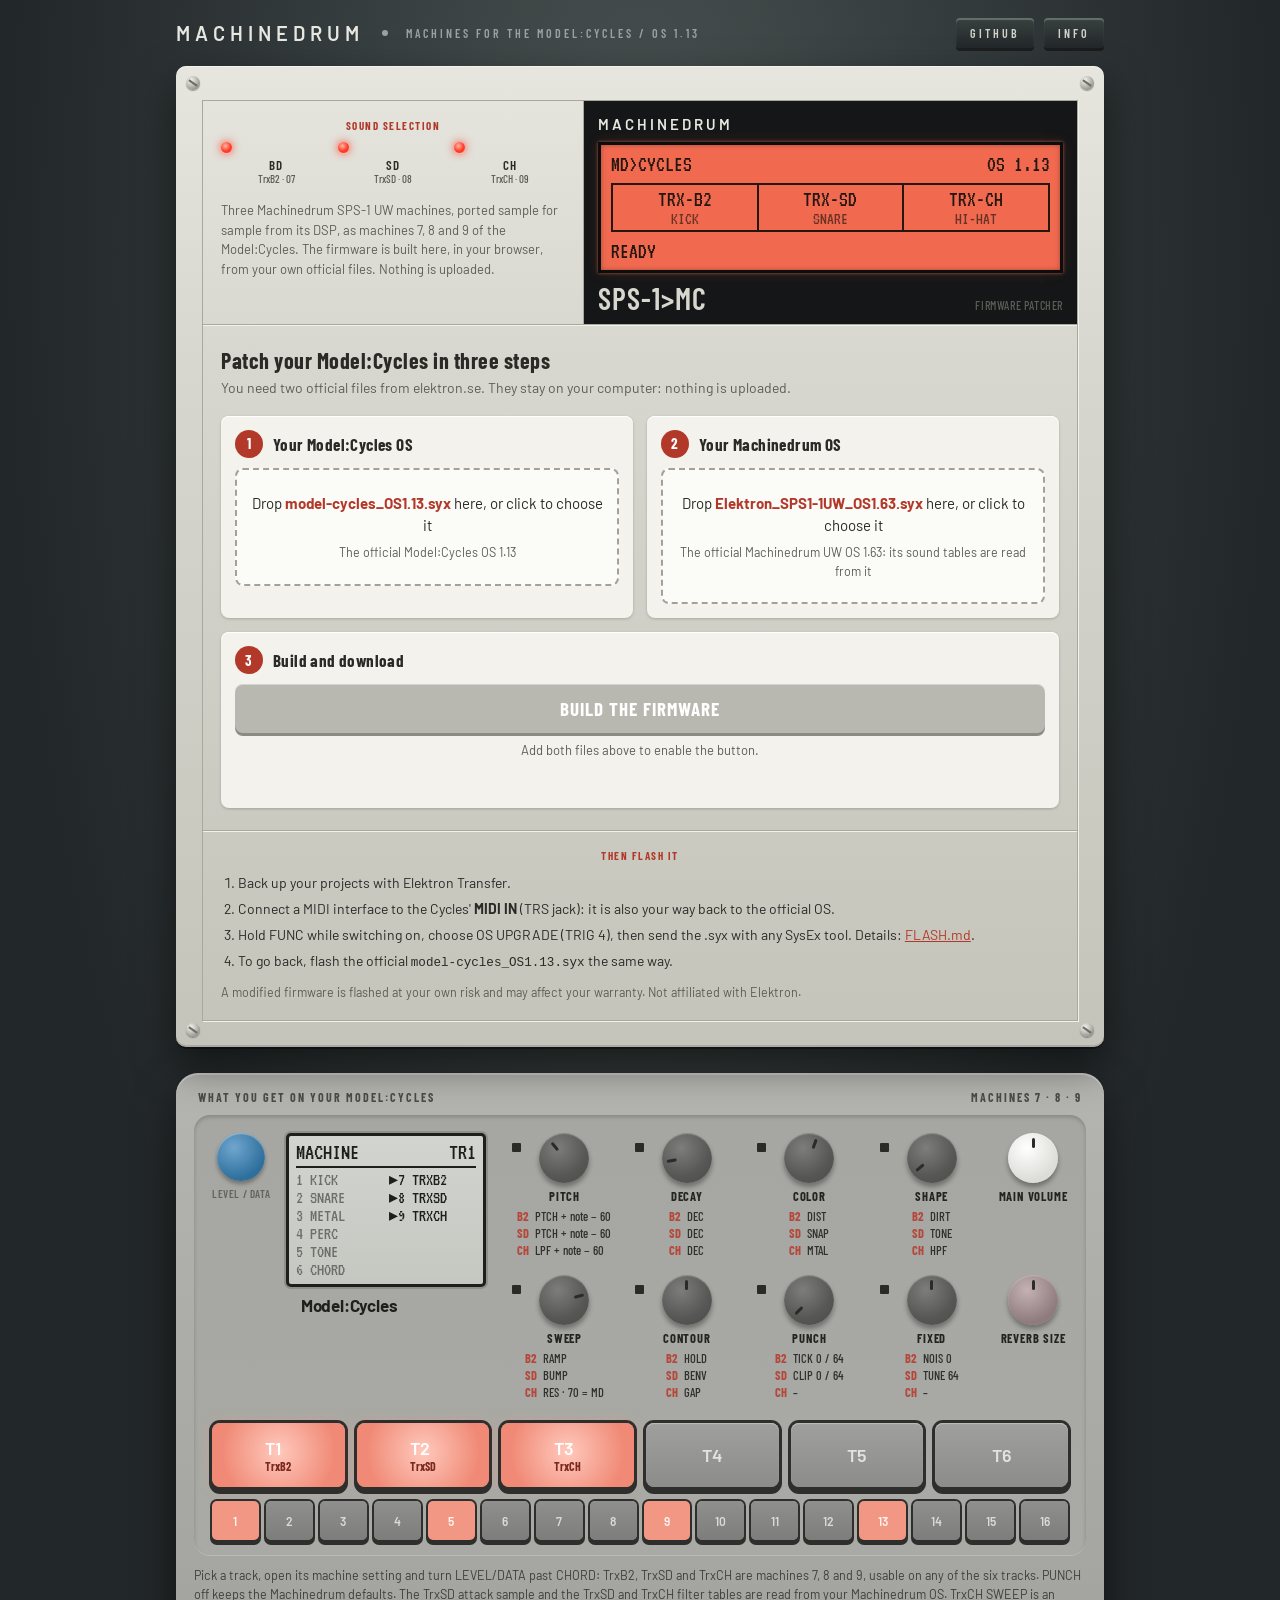
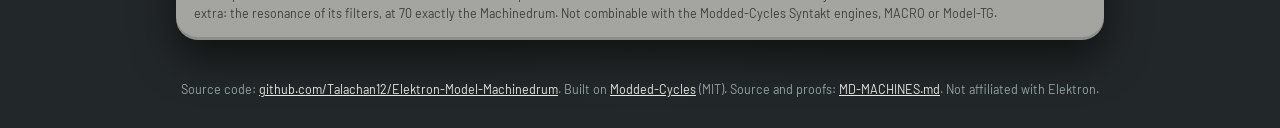
==== commit 32270ed9: "Patcher page: plain three-step patching, Model:Cycles panel - Loading the files and building are now" ====
--- a/docs/index.html
+++ b/docs/index.html
@@ -15,7 +15,7 @@
   --ink: #2a2a26; --muted: #5d5d56; --label: #b2392a;
   --lcd: #f16a50; --lcd-ink: #241710; --lcd-dim: rgba(36, 23, 16, .35);
   --led-off: #4a1d17; --led-on: #ff3b26; --ok: #2f7d4a;
-  --key: #2b3133; --key-ink: #d1d3c9;
+  --key: #2b3133; --key-ink: #d1d3c9; --cy: #f5a623;
 }
 * { box-sizing: border-box; }
 body { margin: 0; min-height: 100vh; color: var(--ink);
@@ -48,7 +48,7 @@
   font: 700 11px/1.2 "Barlow Condensed", sans-serif; letter-spacing: 1.5px; text-transform: uppercase; }
 .small { color: var(--muted); font: 500 12px/1.3 "Barlow Condensed", sans-serif; letter-spacing: .6px; text-transform: uppercase; }
 
-.top { display: grid; grid-template-columns: 1fr 1.25fr 1fr; gap: 0; border: 1px solid var(--groove);
+.top { display: grid; grid-template-columns: 1fr 1.3fr; gap: 0; border: 1px solid var(--groove);
   box-shadow: 1px 1px 0 var(--groove-hi); }
 .top > * { padding: 18px; }
 .top > * + * { border-left: 1px solid var(--groove); }
@@ -78,58 +78,89 @@
 .screen .model { display: flex; align-items: baseline; justify-content: space-between; margin-top: 10px; color: #bdbdb5; }
 .screen .model b { font: 600 30px/1 "Barlow Condensed", sans-serif; letter-spacing: 1px; color: #d8d7cf; }
 
-/* inputs */
-.inputs { display: flex; flex-direction: column; gap: 12px; }
-.drop { display: block; cursor: pointer; padding: 10px 12px 11px; border-radius: 6px;
-  background: linear-gradient(#e2e1da, #cfcec6); box-shadow: inset 0 1px 0 #fff, inset 0 -1px 0 #0002, 0 1px 2px #0003;
-  transition: box-shadow .15s; }
-.drop:hover, .drop.over { box-shadow: inset 0 1px 0 #fff, 0 0 0 2px var(--label); }
+/* patch steps: plain and obvious */
+.patch { border: 1px solid var(--groove); border-top: 0; box-shadow: 1px 1px 0 var(--groove-hi); padding: 22px 18px; }
+.patch h2 { margin: 0 0 4px; font: 700 22px/1.2 "Barlow Condensed", sans-serif; letter-spacing: .5px; }
+.patch .sub { margin: 0 0 18px; color: var(--muted); font-size: 14px; }
+.steps { display: grid; grid-template-columns: 1fr 1fr; gap: 14px; }
+.stepbox { background: #f3f2ec; border-radius: 8px; padding: 14px; box-shadow: inset 0 1px 0 #fff, 0 1px 3px #0003; }
+.stepbox.wide { grid-column: 1 / -1; }
+.stepbox h3 { display: flex; align-items: center; gap: 10px; margin: 0 0 10px; font: 700 17px/1.2 "Barlow Condensed", sans-serif; letter-spacing: .4px; }
+.num { flex: none; width: 28px; height: 28px; border-radius: 50%; display: grid; place-items: center;
+  background: var(--label); color: #fff; font: 700 15px/1 "Barlow Condensed", sans-serif; }
+.drop { display: block; position: relative; cursor: pointer; padding: 22px 14px; text-align: center; border-radius: 8px;
+  border: 2px dashed #a3a298; background: #fbfbf8; color: var(--muted); transition: background .15s, border-color .15s; }
+.drop:hover, .drop.over { border-color: var(--label); background: #fff4f1; }
+.drop.done { border-style: solid; border-color: var(--ok); background: #eef7f0; color: var(--ink); }
 .drop input { position: absolute; width: 1px; height: 1px; opacity: 0; }
-.drop .head { display: flex; align-items: center; gap: 8px; font: 700 12px/1 "Barlow Condensed", sans-serif; letter-spacing: 1.2px; text-transform: uppercase; }
-.drop .jack { width: 22px; height: 22px; border-radius: 50%; flex: none;
-  background: radial-gradient(circle, #111 0 30%, #5d5f5c 34%, #c9c9c2 60%, #8d8c85 100%); box-shadow: 0 1px 1px #0006; }
-.drop .head .led { margin-left: auto; }
-.drop.done .head .led { background: radial-gradient(circle at 40% 35%, #ffb6a6, var(--led-on) 55%); box-shadow: 0 0 8px var(--led-on); }
-.drop .what { display: block; margin-top: 7px; font-size: 13px; overflow-wrap: anywhere; }
-.drop small { display: block; color: var(--muted); font-size: 12px; }
-
-/* transport */
-.lower { display: grid; grid-template-columns: 1fr 1.3fr; border: 1px solid var(--groove); border-top: 0; box-shadow: 1px 1px 0 var(--groove-hi); }
-.lower > * { padding: 18px; }
-.lower > * + * { border-left: 1px solid var(--groove); }
-.keys { display: flex; gap: 18px; justify-content: center; align-items: flex-start; flex-wrap: wrap; }
-.key { display: flex; flex-direction: column; align-items: center; gap: 7px; }
-.key .cap { width: 64px; height: 46px; border-radius: 5px; display: grid; place-items: center; text-decoration: none; }
-button.cap { border: 0; cursor: pointer; padding: 0; }
-.cap.red { background: linear-gradient(#e2473a, #b52a1f); box-shadow: inset 0 2px 1px #ff8d7f, 0 4px 0 #6d1710, 0 6px 8px #0005; }
-.cap.light { background: linear-gradient(#f1f0ea, #d0cfc6); box-shadow: inset 0 2px 1px #fff, 0 4px 0 #8c8b83, 0 6px 8px #0004; }
-.cap:active:not(:disabled) { transform: translateY(3px); box-shadow: inset 0 2px 1px #0003, 0 1px 0 #0005; }
-.cap:disabled { filter: saturate(.25) brightness(.85); cursor: not-allowed; }
-.cap .tri { width: 0; height: 0; border-left: 15px solid #fff; border-top: 9px solid transparent; border-bottom: 9px solid transparent; margin-left: 4px; }
-.cap .down { width: 14px; height: 14px; border-right: 4px solid #2a2a26; border-bottom: 4px solid #2a2a26; transform: rotate(45deg) translate(-3px, -3px); }
-#dl { display: flex; }
-.key.save { display: none; }
-.key .small { text-align: center; }
-.key-led { display: flex; align-items: center; gap: 8px; }
-
-/* flash steps */
+.drop .what { display: block; font-size: 15px; color: var(--ink); overflow-wrap: anywhere; }
+.drop .what b { color: var(--label); }
+.drop.done .what::before { content: "✓ "; color: var(--ok); font-weight: 700; }
+.drop small { display: block; margin-top: 6px; font-size: 12.5px; }
+.go { width: 100%; padding: 15px; border: 0; border-radius: 8px; cursor: pointer; color: #fff;
+  font: 700 19px/1 "Barlow Condensed", sans-serif; letter-spacing: 1px; text-transform: uppercase;
+  background: linear-gradient(#e2473a, #b52a1f); box-shadow: inset 0 2px 1px #ff8d7f, 0 4px 0 #6d1710, 0 6px 10px #0004; }
+.go:active:not(:disabled) { transform: translateY(3px); box-shadow: inset 0 2px 1px #0003, 0 1px 0 #6d1710; }
+.go:disabled { background: #b9b8b0; box-shadow: inset 0 1px 0 #fff6, 0 3px 0 #8c8b83; cursor: not-allowed; }
+.hint { margin: 8px 0 0; text-align: center; color: var(--muted); font-size: 13px; }
+#msg { margin: 12px 0 0; min-height: 1.4em; font-size: 15px; text-align: center; overflow-wrap: anywhere; }
+#msg.ok { color: var(--ok); font-weight: 600; }
+#msg.bad { color: #b3261e; font-weight: 600; }
+#dl { display: none; margin-top: 12px; padding: 14px; border-radius: 8px; text-align: center; text-decoration: none;
+  color: #fff; background: var(--ok); font: 700 18px/1 "Barlow Condensed", sans-serif; letter-spacing: .8px;
+  box-shadow: 0 4px 0 #1c4d2d, 0 6px 10px #0004; }
+.flash { border: 1px solid var(--groove); border-top: 0; box-shadow: 1px 1px 0 var(--groove-hi); padding: 18px; }
 ol { margin: 0; padding-left: 1.2em; font-size: 14px; }
 ol li + li { margin-top: 5px; }
 .note { color: var(--muted); font-size: 12.5px; margin: 10px 0 0; }
 
-/* data entry */
-.entry { border: 1px solid var(--groove); border-top: 0; box-shadow: 1px 1px 0 var(--groove-hi); padding: 18px; }
-.knobs { display: grid; grid-template-columns: repeat(4, 1fr); gap: 16px 10px; }
-.kn { text-align: center; }
-.kn .dial { position: relative; width: 44px; height: 44px; margin: 0 auto 7px; border-radius: 50%;
-  background: radial-gradient(circle at 35% 25%, #6c706d, #2f3432 45%, #151918 80%);
-  box-shadow: inset 0 2px 2px #ffffff40, inset -2px -3px 4px #000c, 0 3px 5px #0007, 0 0 0 4px #c5c4bb, 0 0 0 5px #a9a89f; }
-.kn .dial::after { content: ""; position: absolute; left: 50%; top: 5px; width: 3px; height: 12px; margin-left: -1.5px; border-radius: 2px;
-  background: #f0efe8; transform-origin: 50% 17px; transform: rotate(var(--a, 0deg)); }
-.kn b { display: block; font: 700 13px/1 "Barlow Condensed", sans-serif; letter-spacing: 1px; }
-.kn table { margin: 6px auto 0; border-collapse: collapse; font: 500 12px/1.35 "Barlow Condensed", sans-serif; }
-.kn td { padding: 0 3px; text-align: left; }
-.kn td:first-child { color: var(--label); font-weight: 700; }
+/* Model:Cycles panel (light grey body, dark knobs, coral pads, grey LCD) */
+.cycles { margin-top: 26px; border-radius: 22px; padding: 18px; color: #2b2b29;
+  background: linear-gradient(180deg, #b4b5b0, #a3a49f); box-shadow: inset 0 2px 0 #ffffff55, inset 0 -3px 0 #0002, 0 18px 40px #0008; }
+.cy-in { border-radius: 16px; padding: 18px 18px 16px; background: linear-gradient(180deg, #a6a7a2, #a9aaa5);
+  box-shadow: inset 0 2px 4px #0003, inset 0 -1px 0 #ffffff40; }
+.cy-cap { color: #626360; font: 600 11px/1.2 "Barlow Condensed", sans-serif; letter-spacing: .6px; text-transform: uppercase; text-align: center; }
+.cy-grid { display: grid; grid-template-columns: auto 1fr; gap: 22px; align-items: start; }
+.cy-left { display: flex; flex-direction: column; align-items: center; gap: 10px; }
+.cy-row { display: flex; align-items: flex-start; gap: 16px; }
+.lvl { width: 48px; height: 48px; border-radius: 50%; margin: 0 auto 6px;
+  background: radial-gradient(circle at 35% 30%, #6fa6cf, #2e6f9c 70%); box-shadow: 0 3px 4px #0005, inset 0 1px 1px #fff6; }
+.lcdc { width: 200px; border-radius: 5px; padding: 3px; background: #1e1e1d; box-shadow: 0 0 0 2px #8e8f8a; }
+.lcdc .scr { background: linear-gradient(#d2d5cf, #c4c8c1); border-radius: 2px; padding: 5px 7px; color: #1d1f1c;
+  font: 19px/1 VT323, monospace; }
+.lcdc .t { display: flex; justify-content: space-between; font-size: 23px; border-bottom: 2px solid #1d1f1c; padding-bottom: 2px; margin-bottom: 3px; }
+.lcdc ol { list-style: none; padding: 0; margin: 0; display: grid; grid-template-columns: 1fr 1fr; column-gap: 6px; font-size: 18px; }
+.lcdc li { margin: 0; color: #6c706a; }
+.lcdc li.new { color: #1d1f1c; }
+.lcdc li.new::before { content: "▸"; }
+.wordmark { font: 700 17px/1 Barlow, sans-serif; letter-spacing: -.2px; color: #1f1f1e; }
+.cy-knobs { display: grid; grid-template-columns: repeat(4, 1fr) 70px; gap: 16px 10px; }
+.ck { text-align: center; position: relative; }
+.ck .dial { position: relative; width: 50px; height: 50px; margin: 0 auto 7px; border-radius: 50%;
+  background: radial-gradient(circle at 38% 30%, #7d7e7c, #575856 60%, #4a4b49); box-shadow: 0 4px 5px #0005, inset 0 1px 1px #ffffff40; }
+.ck .dial::after { content: ""; position: absolute; left: 50%; top: 5px; width: 3px; height: 10px; margin-left: -1.5px; border-radius: 2px;
+  background: #2b2c2a; transform-origin: 50% 20px; transform: rotate(var(--a, 0deg)); }
+.ck .sq { position: absolute; left: 4px; top: 10px; width: 9px; height: 9px; border-radius: 1px; background: #2a2a29; }
+.ck.big .dial { width: 46px; height: 46px; }
+.ck .dial.white { background: radial-gradient(circle at 38% 30%, #ffffff, #dcdcd8 70%); }
+.ck .dial.mauve { background: radial-gradient(circle at 38% 30%, #c4b2b3, #8f7b7d 70%); }
+.ck b { display: block; font: 700 12.5px/1 "Barlow Condensed", sans-serif; letter-spacing: .8px; color: #232322; text-transform: uppercase; }
+.ck table { margin: 6px auto 0; border-collapse: collapse; font: 500 12.5px/1.35 "Barlow Condensed", sans-serif; color: #2f302e; }
+.ck td { padding: 0 3px; text-align: left; }
+.ck td:first-child { color: #b5463a; font-weight: 700; }
+.pads { display: grid; grid-template-columns: repeat(6, 1fr); gap: 12px; margin: 22px 0 14px; }
+.pad { height: 64px; border-radius: 8px; display: grid; place-items: center;
+  font: 600 18px/1 Barlow, sans-serif; color: #e3e3e0; background: linear-gradient(#9fa09d, #8c8d8a);
+  box-shadow: 0 0 0 3px #2e2e2d, 0 4px 0 3px #2e2e2d, inset 0 1px 1px #ffffff55; }
+.pad.on { background: radial-gradient(circle at 50% 45%, #ffc9bd, #f08a76 75%); color: #fff; box-shadow: 0 0 0 3px #2e2e2d, 0 4px 0 3px #2e2e2d, 0 0 14px #f3978577; }
+.pad small { display: block; font: 700 12px/1 "Barlow Condensed", sans-serif; color: #7a2a1f; margin-top: 3px; text-align: center; }
+.steps16 { display: grid; grid-template-columns: repeat(16, 1fr); gap: 7px; }
+.st { aspect-ratio: 1.2; border-radius: 5px; display: grid; place-items: center; font: 600 12px/1 Barlow, sans-serif; color: #dadad6;
+  background: linear-gradient(#8f908d, #7d7e7b); box-shadow: 0 0 0 2px #2e2e2d, 0 3px 0 2px #2e2e2d; }
+.st.on { background: #f39785; color: #fff3ef; }
+.cycles .note { color: #3d3e3b; }
+.cycles .cy-title { display: flex; justify-content: space-between; align-items: baseline; gap: 10px; flex-wrap: wrap; margin: 0 4px 12px;
+  font: 700 12px/1 "Barlow Condensed", sans-serif; letter-spacing: 2px; text-transform: uppercase; color: #4b4c49; }
 
 footer { max-width: 960px; margin: 0 auto 30px; padding: 0 16px; color: var(--bar-ink); font-size: 12.5px; text-align: center; }
 footer a { color: #e8e8e2; }
@@ -138,9 +169,12 @@
   .top { grid-template-columns: 1fr; }
   .top > * + * { border-left: 0; border-top: 1px solid var(--groove); }
   .screen { order: -1; }
-  .lower { grid-template-columns: 1fr; }
-  .lower > * + * { border-left: 0; border-top: 1px solid var(--groove); }
-  .knobs { grid-template-columns: repeat(2, 1fr); }
+  .steps { grid-template-columns: 1fr; }
+  .cy-grid { grid-template-columns: 1fr; }
+  .cy-knobs { grid-template-columns: repeat(2, 1fr); }
+  .ck.side { display: none; }
+  .pads { gap: 8px; }
+  .steps16 { grid-template-columns: repeat(8, 1fr); }
   .plate { padding: 30px 14px 22px; }
   .bar .links { margin-left: 0; }
 }
@@ -186,67 +220,94 @@
       <div class="model"><b>SPS-1&gt;MC</b><span class="small">Firmware patcher</span></div>
     </section>
 
-    <section class="inputs">
-      <span class="label">Input</span>
-      <label class="drop" id="drop-cyc">
-        <input type="file" accept=".syx" id="file-cyc">
-        <span class="head"><span class="jack"></span>A · Model:Cycles OS<span class="led"></span></span>
-        <span class="what">Drop <code>model-cycles_OS1.13.syx</code> or click</span>
-        <small>Official file from elektron.se</small>
-      </label>
-      <label class="drop" id="drop-md">
-        <input type="file" accept=".syx" id="file-md">
-        <span class="head"><span class="jack"></span>B · Machinedrum OS<span class="led"></span></span>
-        <span class="what">Drop <code>Elektron_SPS1-1UW_OS1.63.syx</code> or click</span>
-        <small>Official UW OS 1.63: its tables are read at build time</small>
-      </label>
-    </section>
   </div>
 
-  <div class="lower">
-    <section>
-      <span class="label">Transport</span>
-      <div class="keys">
-        <div class="key">
-          <button class="cap red" id="go" disabled aria-label="Build the firmware"><span class="tri"></span></button>
-          <span class="small">Build</span>
-        </div>
-        <div class="key save" id="dl-key">
-          <a class="cap light" id="dl" download="model-cycles_OS1.13_md.syx" aria-label="Download model-cycles_OS1.13_md.syx"><span class="down"></span></a>
-          <span class="small">Save .syx</span>
-        </div>
-        <div class="key">
-          <div class="key-led"><span class="led" id="led-build"></span><span class="small">Status</span></div>
-        </div>
-      </div>
-    </section>
-    <section>
-      <span class="label">Flash</span>
-      <ol>
-        <li>Back up your projects with Elektron Transfer.</li>
-        <li>Connect a MIDI interface to the Cycles' <b>MIDI IN</b> (TRS jack): it is also your way back to the official OS.</li>
-        <li>Hold FUNC while switching on, choose OS UPGRADE (TRIG 4), then send the .syx with any SysEx tool. Details: <a href="https://github.com/18nelli18/Modded-Cycles/blob/main/FLASH.md">FLASH.md</a>.</li>
-        <li>To go back, flash the official <code>model-cycles_OS1.13.syx</code> the same way.</li>
-      </ol>
-      <p class="note">A modified firmware is flashed at your own risk and may affect your warranty. Not affiliated with Elektron.</p>
-    </section>
-  </div>
-
-  <section class="entry">
-    <span class="label">Data entry · Cycles knob → Machinedrum parameter</span>
-    <div class="knobs">
-      <div class="kn"><div class="dial" style="--a:-40deg"></div><b>PITCH</b><table><tr><td>BD</td><td>PTCH + note − 60</td></tr><tr><td>SD</td><td>PTCH + note − 60</td></tr><tr><td>CH</td><td>LPF + note − 60</td></tr></table></div>
-      <div class="kn"><div class="dial" style="--a:-100deg"></div><b>DECAY</b><table><tr><td>BD</td><td>DEC</td></tr><tr><td>SD</td><td>DEC</td></tr><tr><td>CH</td><td>DEC</td></tr></table></div>
-      <div class="kn"><div class="dial" style="--a:20deg"></div><b>COLOR</b><table><tr><td>BD</td><td>DIST</td></tr><tr><td>SD</td><td>SNAP</td></tr><tr><td>CH</td><td>MTAL</td></tr></table></div>
-      <div class="kn"><div class="dial" style="--a:-130deg"></div><b>SHAPE</b><table><tr><td>BD</td><td>DIRT</td></tr><tr><td>SD</td><td>TONE</td></tr><tr><td>CH</td><td>HPF</td></tr></table></div>
-      <div class="kn"><div class="dial" style="--a:75deg"></div><b>SWEEP</b><table><tr><td>BD</td><td>RAMP</td></tr><tr><td>SD</td><td>BUMP</td></tr><tr><td>CH</td><td>RES · 70 = MD</td></tr></table></div>
-      <div class="kn"><div class="dial" style="--a:0deg"></div><b>CONTOUR</b><table><tr><td>BD</td><td>HOLD</td></tr><tr><td>SD</td><td>BENV</td></tr><tr><td>CH</td><td>GAP</td></tr></table></div>
-      <div class="kn"><div class="dial" style="--a:-135deg"></div><b>PUNCH</b><table><tr><td>BD</td><td>TICK 0 / 64</td></tr><tr><td>SD</td><td>CLIP 0 / 64</td></tr><tr><td>CH</td><td>–</td></tr></table></div>
-      <div class="kn"><div class="dial" style="--a:0deg"></div><b>FIXED</b><table><tr><td>BD</td><td>NOIS 0</td></tr><tr><td>SD</td><td>TUNE 64</td></tr><tr><td>CH</td><td>–</td></tr></table></div>
+  <section class="patch">
+    <h2>Patch your Model:Cycles in three steps</h2>
+    <p class="sub">You need two official files from elektron.se. They stay on your computer: nothing is uploaded.</p>
+    <div class="steps">
+      <div class="stepbox">
+        <h3><span class="num">1</span>Your Model:Cycles OS</h3>
+        <label class="drop" id="drop-cyc">
+          <input type="file" accept=".syx" id="file-cyc">
+          <span class="what">Drop <b>model-cycles_OS1.13.syx</b> here, or click to choose it</span>
+          <small>The official Model:Cycles OS 1.13</small>
+        </label>
+      </div>
+      <div class="stepbox">
+        <h3><span class="num">2</span>Your Machinedrum OS</h3>
+        <label class="drop" id="drop-md">
+          <input type="file" accept=".syx" id="file-md">
+          <span class="what">Drop <b>Elektron_SPS1-1UW_OS1.63.syx</b> here, or click to choose it</span>
+          <small>The official Machinedrum UW OS 1.63: its sound tables are read from it</small>
+        </label>
+      </div>
+      <div class="stepbox wide">
+        <h3><span class="num">3</span>Build and download</h3>
+        <button class="go" id="go" disabled>Build the firmware</button>
+        <p class="hint" id="hint">Add both files above to enable the button.</p>
+        <div id="msg" role="status"></div>
+        <a id="dl" download="model-cycles_OS1.13_md.syx">⬇ Download model-cycles_OS1.13_md.syx</a>
+      </div>
     </div>
-    <p class="note">PUNCH off keeps the Machinedrum defaults. The TrxSD attack sample and the TrxSD and TrxCH filter tables are read from your Machinedrum OS. TrxCH SWEEP is an extra: the resonance of its filters, at 70 exactly the Machinedrum. Not combinable with the Modded-Cycles Syntakt engines, MACRO or Model-TG.</p>
+  </section>
+
+  <section class="flash">
+    <span class="label">Then flash it</span>
+    <ol>
+      <li>Back up your projects with Elektron Transfer.</li>
+      <li>Connect a MIDI interface to the Cycles' <b>MIDI IN</b> (TRS jack): it is also your way back to the official OS.</li>
+      <li>Hold FUNC while switching on, choose OS UPGRADE (TRIG 4), then send the .syx with any SysEx tool. Details: <a href="https://github.com/18nelli18/Modded-Cycles/blob/main/FLASH.md">FLASH.md</a>.</li>
+      <li>To go back, flash the official <code>model-cycles_OS1.13.syx</code> the same way.</li>
+    </ol>
+    <p class="note">A modified firmware is flashed at your own risk and may affect your warranty. Not affiliated with Elektron.</p>
   </section>
 </div>
+
+<section class="cycles" aria-label="On the Model:Cycles">
+  <div class="cy-title"><span>What you get on your Model:Cycles</span><span>Machines 7 · 8 · 9</span></div>
+  <div class="cy-in">
+    <div class="cy-grid">
+      <div class="cy-left">
+        <div class="cy-row">
+          <div><div class="lvl"></div><div class="cy-cap">Level / data</div></div>
+          <div class="lcdc"><div class="scr">
+            <div class="t"><span>MACHINE</span><span>TR1</span></div>
+            <ol>
+              <li>1 KICK</li><li class="new">7 TRXB2</li>
+              <li>2 SNARE</li><li class="new">8 TRXSD</li>
+              <li>3 METAL</li><li class="new">9 TRXCH</li>
+              <li>4 PERC</li><li></li>
+              <li>5 TONE</li><li></li>
+              <li>6 CHORD</li><li></li>
+            </ol>
+          </div></div>
+        </div>
+        <div class="wordmark">Model:Cycles</div>
+      </div>
+      <div class="cy-knobs">
+      <div class="ck"><span class="sq"></span><div class="dial" style="--a:-40deg"></div><b>Pitch</b><table><tr><td>B2</td><td>PTCH + note − 60</td></tr><tr><td>SD</td><td>PTCH + note − 60</td></tr><tr><td>CH</td><td>LPF + note − 60</td></tr></table></div>
+      <div class="ck"><span class="sq"></span><div class="dial" style="--a:-100deg"></div><b>Decay</b><table><tr><td>B2</td><td>DEC</td></tr><tr><td>SD</td><td>DEC</td></tr><tr><td>CH</td><td>DEC</td></tr></table></div>
+      <div class="ck"><span class="sq"></span><div class="dial" style="--a:20deg"></div><b>Color</b><table><tr><td>B2</td><td>DIST</td></tr><tr><td>SD</td><td>SNAP</td></tr><tr><td>CH</td><td>MTAL</td></tr></table></div>
+      <div class="ck"><span class="sq"></span><div class="dial" style="--a:-130deg"></div><b>Shape</b><table><tr><td>B2</td><td>DIRT</td></tr><tr><td>SD</td><td>TONE</td></tr><tr><td>CH</td><td>HPF</td></tr></table></div>
+      <div class="ck side"><div class="dial white"></div><b>Main volume</b></div>
+      <div class="ck"><span class="sq"></span><div class="dial" style="--a:75deg"></div><b>Sweep</b><table><tr><td>B2</td><td>RAMP</td></tr><tr><td>SD</td><td>BUMP</td></tr><tr><td>CH</td><td>RES · 70 = MD</td></tr></table></div>
+      <div class="ck"><span class="sq"></span><div class="dial" style="--a:0deg"></div><b>Contour</b><table><tr><td>B2</td><td>HOLD</td></tr><tr><td>SD</td><td>BENV</td></tr><tr><td>CH</td><td>GAP</td></tr></table></div>
+      <div class="ck"><span class="sq"></span><div class="dial" style="--a:-135deg"></div><b>Punch</b><table><tr><td>B2</td><td>TICK 0 / 64</td></tr><tr><td>SD</td><td>CLIP 0 / 64</td></tr><tr><td>CH</td><td>–</td></tr></table></div>
+      <div class="ck"><span class="sq"></span><div class="dial" style="--a:0deg"></div><b>Fixed</b><table><tr><td>B2</td><td>NOIS 0</td></tr><tr><td>SD</td><td>TUNE 64</td></tr><tr><td>CH</td><td>–</td></tr></table></div>
+      <div class="ck side"><div class="dial mauve"></div><b>Reverb size</b></div>
+      </div>
+    </div>
+    <div class="pads">
+      <div class="pad on"><span>T1<small>TrxB2</small></span></div>
+      <div class="pad on"><span>T2<small>TrxSD</small></span></div>
+      <div class="pad on"><span>T3<small>TrxCH</small></span></div>
+      <div class="pad">T4</div><div class="pad">T5</div><div class="pad">T6</div>
+    </div>
+    <div class="steps16"><span class="st on">1</span><span class="st">2</span><span class="st">3</span><span class="st">4</span><span class="st on">5</span><span class="st">6</span><span class="st">7</span><span class="st">8</span><span class="st on">9</span><span class="st">10</span><span class="st">11</span><span class="st">12</span><span class="st on">13</span><span class="st">14</span><span class="st">15</span><span class="st">16</span></div>
+  </div>
+  <p class="note">Pick a track, open its machine setting and turn LEVEL/DATA past CHORD: TrxB2, TrxSD and TrxCH are machines 7, 8 and 9, usable on any of the six tracks. PUNCH off keeps the Machinedrum defaults. The TrxSD attack sample and the TrxSD and TrxCH filter tables are read from your Machinedrum OS. TrxCH SWEEP is an extra: the resonance of its filters, at 70 exactly the Machinedrum. Not combinable with the Modded-Cycles Syntakt engines, MACRO or Model-TG.</p>
+</section>
 </div>
 
 <footer>Source code: <a href="https://github.com/Talachan12/Elektron-Model-Machinedrum">github.com/Talachan12/Elektron-Model-Machinedrum</a>. Built on <a href="https://github.com/18nelli18/Modded-Cycles">Modded-Cycles</a> (MIT). Source and proofs: <a href="https://github.com/Talachan12/Elektron-Model-Machinedrum/blob/main/MD-MACHINES.md">MD-MACHINES.md</a>. Not affiliated with Elektron.</footer>
@@ -258,8 +319,8 @@
 (function () {
   "use strict";
   const T = {
-    building: "BUILDING…",
-    ok: (s) => "DONE · MAIN OS " + s.slice(0, 16) + "… OK",
+    building: "Building… (a few seconds)",
+    ok: (s) => "Done. The firmware matches the reference (MAIN OS " + s.slice(0, 12) + "…). Download it below.",
     need: "Choose both files first.",
     cyc: "This is not a Model:Cycles OS file (model-cycles_OS1.13.syx).",
     md: "This is not a Machinedrum OS file (Elektron_SPS1-1UW_OS1.63.syx).",
@@ -267,8 +328,12 @@
   const t = (k, ...a) => (typeof T[k] === "function" ? T[k](...a) : T[k]);
   const files = { cyc: null, md: null };
   const go = document.getElementById("go"), status = document.getElementById("status"), dl = document.getElementById("dl");
-  const led = document.getElementById("led-build"), dlKey = document.getElementById("dl-key");
-  const say = (msg, cls) => { status.textContent = msg || "READY"; status.className = cls || ""; led.className = "led" + (cls === "ok" ? " on" : cls === "bad" ? " blink" : ""); };
+  const msg = document.getElementById("msg"), hint = document.getElementById("hint");
+  const LCD = { "": "READY", ok: "DONE · PATCH OK", bad: "ERROR" };
+  const say = (text, cls) => {
+    msg.textContent = text || ""; msg.className = cls || "";
+    status.textContent = cls ? LCD[cls] : text ? "BUILDING…" : "READY"; status.className = cls || "";
+  };
 
   function take(key, file) {
     const box = document.getElementById("drop-" + key);
@@ -286,7 +351,8 @@
       box.classList.add("done");
       box.querySelector(".what").textContent = file.name + " · " + Math.round(buf.byteLength / 1024) + " KB";
       go.disabled = !(files.cyc && files.md);
-      dlKey.style.display = "none";
+      dl.style.display = "none";
+      hint.textContent = files.cyc && files.md ? "Both files are ready." : "Now add the other file.";
       say("");
     });
   }
@@ -310,7 +376,7 @@
         const r = window.MDPatch.patch(files.cyc, files.md, window.MD_WEB);
         const url = URL.createObjectURL(new Blob([r.raw], { type: "application/octet-stream" }));
         dl.href = url;
-        dlKey.style.display = "flex";
+        dl.style.display = "block";
         say(t("ok", r.mainOsSha), "ok");
       } catch (e) {
         say(e.message, "bad");
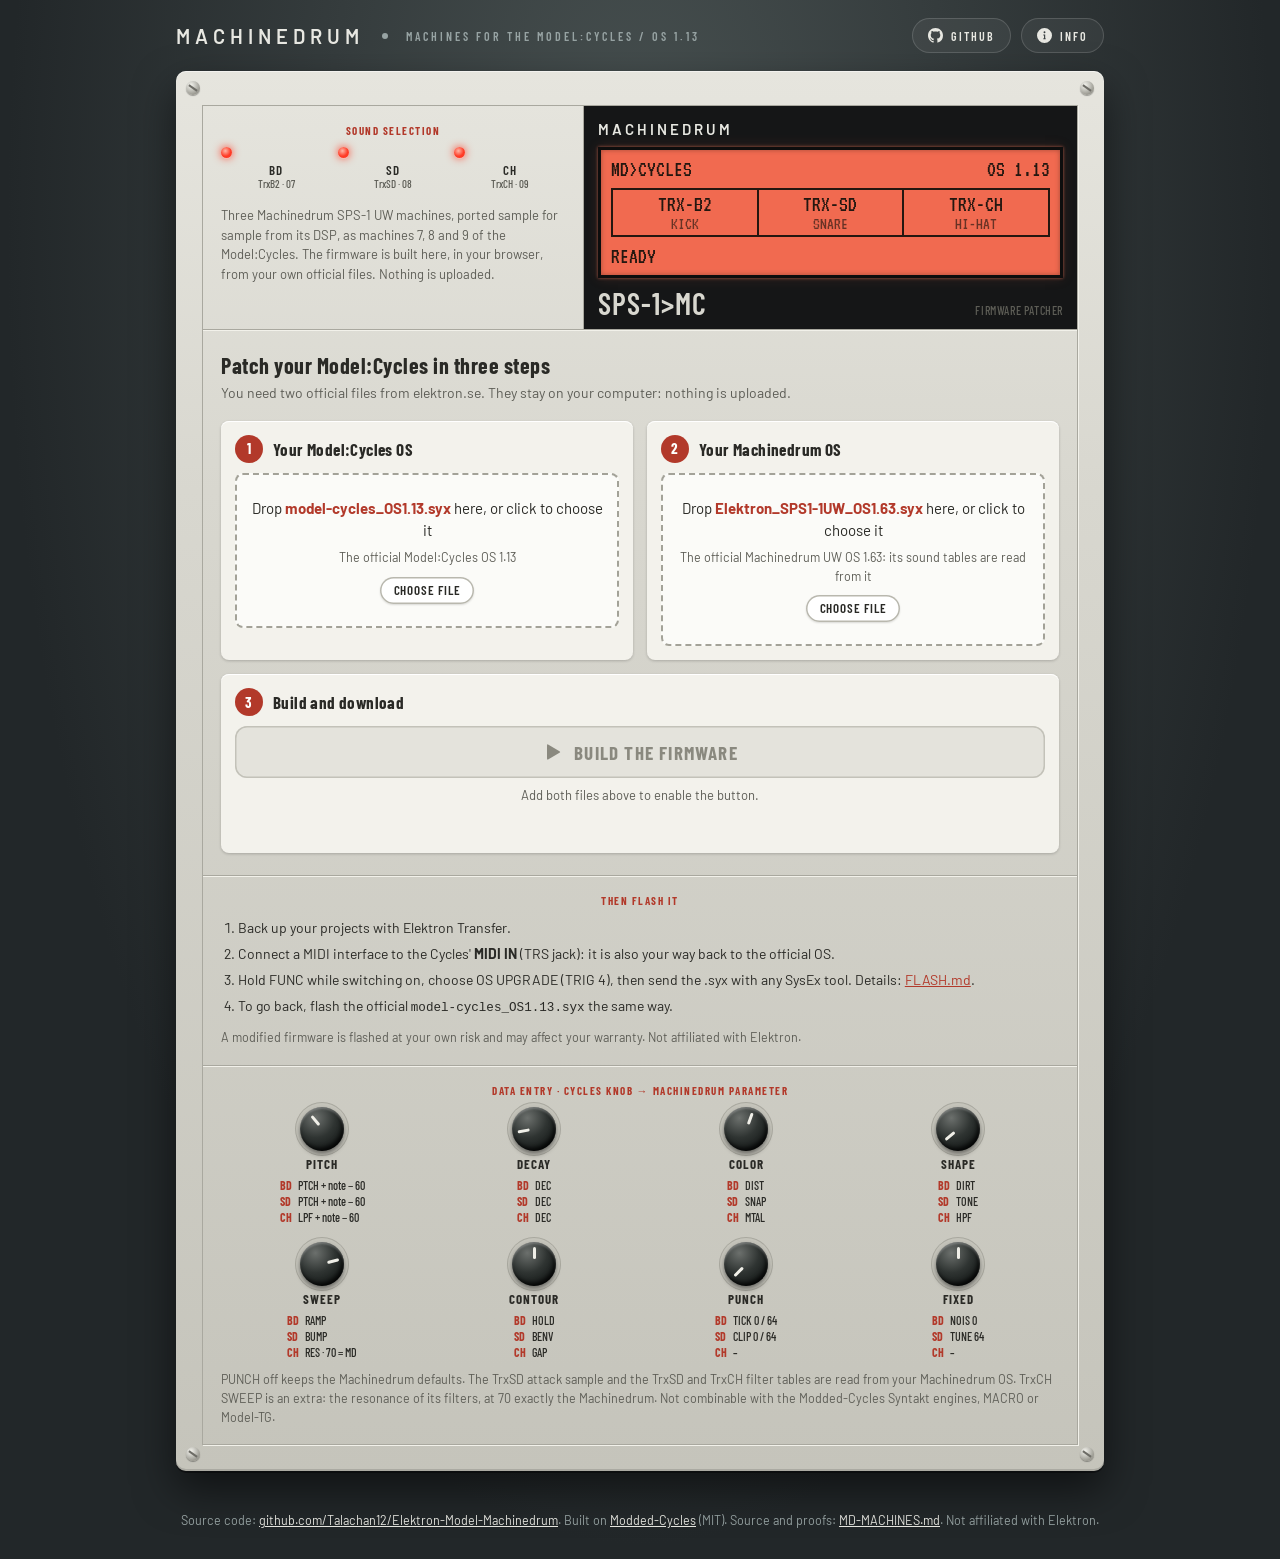
==== commit e737764a: "Patcher page: drop the Model:Cycles panel, nicer buttons - Removes the Model:Cycles panel; the knob " ====
--- a/docs/index.html
+++ b/docs/index.html
@@ -15,7 +15,7 @@
   --ink: #2a2a26; --muted: #5d5d56; --label: #b2392a;
   --lcd: #f16a50; --lcd-ink: #241710; --lcd-dim: rgba(36, 23, 16, .35);
   --led-off: #4a1d17; --led-on: #ff3b26; --ok: #2f7d4a;
-  --key: #2b3133; --key-ink: #d1d3c9; --cy: #f5a623;
+  --key: #2b3133; --key-ink: #d1d3c9; 
 }
 * { box-sizing: border-box; }
 body { margin: 0; min-height: 100vh; color: var(--ink);
@@ -30,8 +30,11 @@
 .bar .brand { color: #e8e8e2; font: 600 20px/1 Barlow, sans-serif; letter-spacing: 5px; }
 .bar .dot { width: 6px; height: 6px; border-radius: 50%; background: var(--bar-ink); }
 .bar .links { margin-left: auto; display: flex; gap: 10px; }
-.bar a { color: var(--key-ink); text-decoration: none; padding: 9px 14px; border-radius: 4px;
-  background: linear-gradient(#394040, #222829); box-shadow: inset 0 2px 1px #65706a, 0 3px 0 #111a; }
+.bar a { display: inline-flex; align-items: center; gap: 8px; padding: 9px 15px; border-radius: 999px; text-decoration: none;
+  color: #e8e8e2; font: 600 12px/1 "Barlow Condensed", sans-serif; letter-spacing: 2px;
+  background: #ffffff0d; border: 1px solid #ffffff26; transition: background .15s, border-color .15s, color .15s; }
+.bar a:hover { background: #ffffff1f; border-color: #ffffff55; color: #fff; }
+.bar a svg { width: 15px; height: 15px; fill: currentColor; }
 
 /* the device */
 .device { max-width: 960px; margin: 0 auto 40px; padding: 0 16px; }
@@ -97,70 +100,51 @@
 .drop .what b { color: var(--label); }
 .drop.done .what::before { content: "✓ "; color: var(--ok); font-weight: 700; }
 .drop small { display: block; margin-top: 6px; font-size: 12.5px; }
-.go { width: 100%; padding: 15px; border: 0; border-radius: 8px; cursor: pointer; color: #fff;
-  font: 700 19px/1 "Barlow Condensed", sans-serif; letter-spacing: 1px; text-transform: uppercase;
-  background: linear-gradient(#e2473a, #b52a1f); box-shadow: inset 0 2px 1px #ff8d7f, 0 4px 0 #6d1710, 0 6px 10px #0004; }
-.go:active:not(:disabled) { transform: translateY(3px); box-shadow: inset 0 2px 1px #0003, 0 1px 0 #6d1710; }
-.go:disabled { background: #b9b8b0; box-shadow: inset 0 1px 0 #fff6, 0 3px 0 #8c8b83; cursor: not-allowed; }
+.go, #dl { display: flex; align-items: center; justify-content: center; gap: 12px; width: 100%; padding: 16px 20px;
+  border-radius: 12px; border: 0; cursor: pointer; text-decoration: none; color: #fff;
+  font: 700 19px/1 "Barlow Condensed", sans-serif; letter-spacing: 1.2px; text-transform: uppercase;
+  transition: transform .08s, box-shadow .15s, filter .15s, background .15s; }
+.go svg, #dl svg { width: 20px; height: 20px; fill: currentColor; flex: none; }
+.go { background: linear-gradient(180deg, #e9554a, #c3301f); box-shadow: inset 0 1px 0 #ffffff55, inset 0 -2px 0 #0000002e, 0 6px 16px #c3301f55; }
+.go:hover:not(:disabled) { filter: brightness(1.06); box-shadow: inset 0 1px 0 #ffffff55, inset 0 -2px 0 #0000002e, 0 8px 22px #c3301f77; }
+.go:active:not(:disabled), #dl:active { transform: translateY(1px) scale(.995); }
+.go:focus-visible, #dl:focus-visible, .drop:focus-within { outline: 3px solid #f5b1a6; outline-offset: 2px; }
+.go:disabled { cursor: not-allowed; color: #8a897f; background: #e4e3dc; box-shadow: inset 0 0 0 1.5px #c3c2b9; }
+.go.busy, .go.busy:disabled { cursor: progress; color: #fff; background: linear-gradient(180deg, #e9554a, #c3301f); box-shadow: inset 0 1px 0 #ffffff55, 0 6px 16px #c3301f55; }
+.go.busy svg { display: none; }
+.go.busy::before { content: ""; width: 18px; height: 18px; border-radius: 50%; border: 3px solid #ffffff55; border-top-color: #fff; animation: spin .7s linear infinite; }
+@keyframes spin { to { transform: rotate(360deg); } }
+#dl { display: none; margin-top: 12px; background: linear-gradient(180deg, #3a9a5c, #2a7a47);
+  box-shadow: inset 0 1px 0 #ffffff44, inset 0 -2px 0 #0000002e, 0 6px 16px #2a7a4755; }
+#dl:hover { filter: brightness(1.06); }
+.pick { display: inline-block; margin-top: 10px; padding: 7px 14px; border-radius: 999px; background: #fff; color: var(--ink);
+  font: 600 13px/1 "Barlow Condensed", sans-serif; letter-spacing: .8px; text-transform: uppercase;
+  box-shadow: inset 0 0 0 1.5px #b9b8ae, 0 1px 2px #0002; transition: box-shadow .15s, color .15s; }
+.drop:hover .pick { color: var(--label); box-shadow: inset 0 0 0 1.5px var(--label), 0 1px 2px #0002; }
+.drop.done .pick { color: var(--ok); box-shadow: inset 0 0 0 1.5px var(--ok); }
 .hint { margin: 8px 0 0; text-align: center; color: var(--muted); font-size: 13px; }
 #msg { margin: 12px 0 0; min-height: 1.4em; font-size: 15px; text-align: center; overflow-wrap: anywhere; }
 #msg.ok { color: var(--ok); font-weight: 600; }
 #msg.bad { color: #b3261e; font-weight: 600; }
-#dl { display: none; margin-top: 12px; padding: 14px; border-radius: 8px; text-align: center; text-decoration: none;
-  color: #fff; background: var(--ok); font: 700 18px/1 "Barlow Condensed", sans-serif; letter-spacing: .8px;
-  box-shadow: 0 4px 0 #1c4d2d, 0 6px 10px #0004; }
+
 .flash { border: 1px solid var(--groove); border-top: 0; box-shadow: 1px 1px 0 var(--groove-hi); padding: 18px; }
 ol { margin: 0; padding-left: 1.2em; font-size: 14px; }
 ol li + li { margin-top: 5px; }
 .note { color: var(--muted); font-size: 12.5px; margin: 10px 0 0; }
 
-/* Model:Cycles panel (light grey body, dark knobs, coral pads, grey LCD) */
-.cycles { margin-top: 26px; border-radius: 22px; padding: 18px; color: #2b2b29;
-  background: linear-gradient(180deg, #b4b5b0, #a3a49f); box-shadow: inset 0 2px 0 #ffffff55, inset 0 -3px 0 #0002, 0 18px 40px #0008; }
-.cy-in { border-radius: 16px; padding: 18px 18px 16px; background: linear-gradient(180deg, #a6a7a2, #a9aaa5);
-  box-shadow: inset 0 2px 4px #0003, inset 0 -1px 0 #ffffff40; }
-.cy-cap { color: #626360; font: 600 11px/1.2 "Barlow Condensed", sans-serif; letter-spacing: .6px; text-transform: uppercase; text-align: center; }
-.cy-grid { display: grid; grid-template-columns: auto 1fr; gap: 22px; align-items: start; }
-.cy-left { display: flex; flex-direction: column; align-items: center; gap: 10px; }
-.cy-row { display: flex; align-items: flex-start; gap: 16px; }
-.lvl { width: 48px; height: 48px; border-radius: 50%; margin: 0 auto 6px;
-  background: radial-gradient(circle at 35% 30%, #6fa6cf, #2e6f9c 70%); box-shadow: 0 3px 4px #0005, inset 0 1px 1px #fff6; }
-.lcdc { width: 200px; border-radius: 5px; padding: 3px; background: #1e1e1d; box-shadow: 0 0 0 2px #8e8f8a; }
-.lcdc .scr { background: linear-gradient(#d2d5cf, #c4c8c1); border-radius: 2px; padding: 5px 7px; color: #1d1f1c;
-  font: 19px/1 VT323, monospace; }
-.lcdc .t { display: flex; justify-content: space-between; font-size: 23px; border-bottom: 2px solid #1d1f1c; padding-bottom: 2px; margin-bottom: 3px; }
-.lcdc ol { list-style: none; padding: 0; margin: 0; display: grid; grid-template-columns: 1fr 1fr; column-gap: 6px; font-size: 18px; }
-.lcdc li { margin: 0; color: #6c706a; }
-.lcdc li.new { color: #1d1f1c; }
-.lcdc li.new::before { content: "▸"; }
-.wordmark { font: 700 17px/1 Barlow, sans-serif; letter-spacing: -.2px; color: #1f1f1e; }
-.cy-knobs { display: grid; grid-template-columns: repeat(4, 1fr) 70px; gap: 16px 10px; }
-.ck { text-align: center; position: relative; }
-.ck .dial { position: relative; width: 50px; height: 50px; margin: 0 auto 7px; border-radius: 50%;
-  background: radial-gradient(circle at 38% 30%, #7d7e7c, #575856 60%, #4a4b49); box-shadow: 0 4px 5px #0005, inset 0 1px 1px #ffffff40; }
-.ck .dial::after { content: ""; position: absolute; left: 50%; top: 5px; width: 3px; height: 10px; margin-left: -1.5px; border-radius: 2px;
-  background: #2b2c2a; transform-origin: 50% 20px; transform: rotate(var(--a, 0deg)); }
-.ck .sq { position: absolute; left: 4px; top: 10px; width: 9px; height: 9px; border-radius: 1px; background: #2a2a29; }
-.ck.big .dial { width: 46px; height: 46px; }
-.ck .dial.white { background: radial-gradient(circle at 38% 30%, #ffffff, #dcdcd8 70%); }
-.ck .dial.mauve { background: radial-gradient(circle at 38% 30%, #c4b2b3, #8f7b7d 70%); }
-.ck b { display: block; font: 700 12.5px/1 "Barlow Condensed", sans-serif; letter-spacing: .8px; color: #232322; text-transform: uppercase; }
-.ck table { margin: 6px auto 0; border-collapse: collapse; font: 500 12.5px/1.35 "Barlow Condensed", sans-serif; color: #2f302e; }
-.ck td { padding: 0 3px; text-align: left; }
-.ck td:first-child { color: #b5463a; font-weight: 700; }
-.pads { display: grid; grid-template-columns: repeat(6, 1fr); gap: 12px; margin: 22px 0 14px; }
-.pad { height: 64px; border-radius: 8px; display: grid; place-items: center;
-  font: 600 18px/1 Barlow, sans-serif; color: #e3e3e0; background: linear-gradient(#9fa09d, #8c8d8a);
-  box-shadow: 0 0 0 3px #2e2e2d, 0 4px 0 3px #2e2e2d, inset 0 1px 1px #ffffff55; }
-.pad.on { background: radial-gradient(circle at 50% 45%, #ffc9bd, #f08a76 75%); color: #fff; box-shadow: 0 0 0 3px #2e2e2d, 0 4px 0 3px #2e2e2d, 0 0 14px #f3978577; }
-.pad small { display: block; font: 700 12px/1 "Barlow Condensed", sans-serif; color: #7a2a1f; margin-top: 3px; text-align: center; }
-.steps16 { display: grid; grid-template-columns: repeat(16, 1fr); gap: 7px; }
-.st { aspect-ratio: 1.2; border-radius: 5px; display: grid; place-items: center; font: 600 12px/1 Barlow, sans-serif; color: #dadad6;
-  background: linear-gradient(#8f908d, #7d7e7b); box-shadow: 0 0 0 2px #2e2e2d, 0 3px 0 2px #2e2e2d; }
-.st.on { background: #f39785; color: #fff3ef; }
-.cycles .note { color: #3d3e3b; }
-.cycles .cy-title { display: flex; justify-content: space-between; align-items: baseline; gap: 10px; flex-wrap: wrap; margin: 0 4px 12px;
-  font: 700 12px/1 "Barlow Condensed", sans-serif; letter-spacing: 2px; text-transform: uppercase; color: #4b4c49; }
+/* data entry */
+.entry { border: 1px solid var(--groove); border-top: 0; box-shadow: 1px 1px 0 var(--groove-hi); padding: 18px; }
+.knobs { display: grid; grid-template-columns: repeat(4, 1fr); gap: 16px 10px; }
+.kn { text-align: center; }
+.kn .dial { position: relative; width: 44px; height: 44px; margin: 0 auto 7px; border-radius: 50%;
+  background: radial-gradient(circle at 35% 25%, #6c706d, #2f3432 45%, #151918 80%);
+  box-shadow: inset 0 2px 2px #ffffff40, inset -2px -3px 4px #000c, 0 3px 5px #0007, 0 0 0 4px #c5c4bb, 0 0 0 5px #a9a89f; }
+.kn .dial::after { content: ""; position: absolute; left: 50%; top: 5px; width: 3px; height: 12px; margin-left: -1.5px; border-radius: 2px;
+  background: #f0efe8; transform-origin: 50% 17px; transform: rotate(var(--a, 0deg)); }
+.kn b { display: block; font: 700 13px/1 "Barlow Condensed", sans-serif; letter-spacing: 1px; }
+.kn table { margin: 6px auto 0; border-collapse: collapse; font: 500 12px/1.35 "Barlow Condensed", sans-serif; }
+.kn td { padding: 0 3px; text-align: left; }
+.kn td:first-child { color: var(--label); font-weight: 700; }
 
 footer { max-width: 960px; margin: 0 auto 30px; padding: 0 16px; color: var(--bar-ink); font-size: 12.5px; text-align: center; }
 footer a { color: #e8e8e2; }
@@ -170,11 +154,7 @@
   .top > * + * { border-left: 0; border-top: 1px solid var(--groove); }
   .screen { order: -1; }
   .steps { grid-template-columns: 1fr; }
-  .cy-grid { grid-template-columns: 1fr; }
-  .cy-knobs { grid-template-columns: repeat(2, 1fr); }
-  .ck.side { display: none; }
-  .pads { gap: 8px; }
-  .steps16 { grid-template-columns: repeat(8, 1fr); }
+  .knobs { grid-template-columns: repeat(2, 1fr); }
   .plate { padding: 30px 14px 22px; }
   .bar .links { margin-left: 0; }
 }
@@ -186,8 +166,8 @@
   <span class="dot"></span>
   <span>Machines for the Model:Cycles / OS 1.13</span>
   <span class="links">
-    <a href="https://github.com/Talachan12/Elektron-Model-Machinedrum">GitHub</a>
-    <a href="https://github.com/Talachan12/Elektron-Model-Machinedrum/blob/main/MD-MACHINES.md">Info</a>
+    <a href="https://github.com/Talachan12/Elektron-Model-Machinedrum"><svg viewBox="0 0 16 16" aria-hidden="true"><path d="M8 0C3.58 0 0 3.58 0 8c0 3.54 2.29 6.53 5.47 7.59.4.07.55-.17.55-.38 0-.19-.01-.82-.01-1.49-2.01.37-2.53-.49-2.69-.94-.09-.23-.48-.94-.82-1.13-.28-.15-.68-.52-.01-.53.63-.01 1.08.58 1.23.82.72 1.21 1.87.87 2.33.66.07-.52.28-.87.51-1.07-1.78-.2-3.64-.89-3.64-3.95 0-.87.31-1.59.82-2.15-.08-.2-.36-1.02.08-2.12 0 0 .67-.21 2.2.82.64-.18 1.32-.27 2-.27.68 0 1.36.09 2 .27 1.53-1.04 2.2-.82 2.2-.82.44 1.1.16 1.92.08 2.12.51.56.82 1.27.82 2.15 0 3.07-1.87 3.75-3.65 3.95.29.25.54.73.54 1.48 0 1.07-.01 1.93-.01 2.2 0 .21.15.46.55.38A8.013 8.013 0 0016 8c0-4.42-3.58-8-8-8z"/></svg>GitHub</a>
+    <a href="https://github.com/Talachan12/Elektron-Model-Machinedrum/blob/main/MD-MACHINES.md"><svg viewBox="0 0 16 16" aria-hidden="true"><path d="M8 0a8 8 0 100 16A8 8 0 008 0zm0 3.5a1 1 0 110 2 1 1 0 010-2zM9.25 12h-2.5v-1h.75V8H6.75V7h2v4h.5v1z"/></svg>Info</a>
   </span>
 </div>
 
@@ -232,6 +212,7 @@
           <input type="file" accept=".syx" id="file-cyc">
           <span class="what">Drop <b>model-cycles_OS1.13.syx</b> here, or click to choose it</span>
           <small>The official Model:Cycles OS 1.13</small>
+          <span class="pick">Choose file</span>
         </label>
       </div>
       <div class="stepbox">
@@ -240,14 +221,15 @@
           <input type="file" accept=".syx" id="file-md">
           <span class="what">Drop <b>Elektron_SPS1-1UW_OS1.63.syx</b> here, or click to choose it</span>
           <small>The official Machinedrum UW OS 1.63: its sound tables are read from it</small>
+          <span class="pick">Choose file</span>
         </label>
       </div>
       <div class="stepbox wide">
         <h3><span class="num">3</span>Build and download</h3>
-        <button class="go" id="go" disabled>Build the firmware</button>
+        <button class="go" id="go" disabled><svg viewBox="0 0 20 20" aria-hidden="true"><path d="M5 3.5v13a1 1 0 001.5.86l11-6.5a1 1 0 000-1.72l-11-6.5A1 1 0 005 3.5z"/></svg><span>Build the firmware</span></button>
         <p class="hint" id="hint">Add both files above to enable the button.</p>
         <div id="msg" role="status"></div>
-        <a id="dl" download="model-cycles_OS1.13_md.syx">⬇ Download model-cycles_OS1.13_md.syx</a>
+        <a id="dl" download="model-cycles_OS1.13_md.syx"><svg viewBox="0 0 20 20" aria-hidden="true"><path d="M10 2a1 1 0 011 1v8.59l2.8-2.8a1 1 0 111.4 1.42l-4.5 4.5a1 1 0 01-1.4 0l-4.5-4.5a1 1 0 111.4-1.42L9 11.59V3a1 1 0 011-1zM3 16a1 1 0 011 1h12a1 1 0 112 0 2 2 0 01-2 2H4a2 2 0 01-2-2 1 1 0 011-1z"/></svg><span>Download model-cycles_OS1.13_md.syx</span></a>
       </div>
     </div>
   </section>
@@ -262,52 +244,22 @@
     </ol>
     <p class="note">A modified firmware is flashed at your own risk and may affect your warranty. Not affiliated with Elektron.</p>
   </section>
+  <section class="entry">
+    <span class="label">Data entry · Cycles knob → Machinedrum parameter</span>
+    <div class="knobs">
+      <div class="kn"><div class="dial" style="--a:-40deg"></div><b>PITCH</b><table><tr><td>BD</td><td>PTCH + note − 60</td></tr><tr><td>SD</td><td>PTCH + note − 60</td></tr><tr><td>CH</td><td>LPF + note − 60</td></tr></table></div>
+      <div class="kn"><div class="dial" style="--a:-100deg"></div><b>DECAY</b><table><tr><td>BD</td><td>DEC</td></tr><tr><td>SD</td><td>DEC</td></tr><tr><td>CH</td><td>DEC</td></tr></table></div>
+      <div class="kn"><div class="dial" style="--a:20deg"></div><b>COLOR</b><table><tr><td>BD</td><td>DIST</td></tr><tr><td>SD</td><td>SNAP</td></tr><tr><td>CH</td><td>MTAL</td></tr></table></div>
+      <div class="kn"><div class="dial" style="--a:-130deg"></div><b>SHAPE</b><table><tr><td>BD</td><td>DIRT</td></tr><tr><td>SD</td><td>TONE</td></tr><tr><td>CH</td><td>HPF</td></tr></table></div>
+      <div class="kn"><div class="dial" style="--a:75deg"></div><b>SWEEP</b><table><tr><td>BD</td><td>RAMP</td></tr><tr><td>SD</td><td>BUMP</td></tr><tr><td>CH</td><td>RES · 70 = MD</td></tr></table></div>
+      <div class="kn"><div class="dial" style="--a:0deg"></div><b>CONTOUR</b><table><tr><td>BD</td><td>HOLD</td></tr><tr><td>SD</td><td>BENV</td></tr><tr><td>CH</td><td>GAP</td></tr></table></div>
+      <div class="kn"><div class="dial" style="--a:-135deg"></div><b>PUNCH</b><table><tr><td>BD</td><td>TICK 0 / 64</td></tr><tr><td>SD</td><td>CLIP 0 / 64</td></tr><tr><td>CH</td><td>–</td></tr></table></div>
+      <div class="kn"><div class="dial" style="--a:0deg"></div><b>FIXED</b><table><tr><td>BD</td><td>NOIS 0</td></tr><tr><td>SD</td><td>TUNE 64</td></tr><tr><td>CH</td><td>–</td></tr></table></div>
+    </div>
+    <p class="note">PUNCH off keeps the Machinedrum defaults. The TrxSD attack sample and the TrxSD and TrxCH filter tables are read from your Machinedrum OS. TrxCH SWEEP is an extra: the resonance of its filters, at 70 exactly the Machinedrum. Not combinable with the Modded-Cycles Syntakt engines, MACRO or Model-TG.</p>
+  </section>
 </div>
 
-<section class="cycles" aria-label="On the Model:Cycles">
-  <div class="cy-title"><span>What you get on your Model:Cycles</span><span>Machines 7 · 8 · 9</span></div>
-  <div class="cy-in">
-    <div class="cy-grid">
-      <div class="cy-left">
-        <div class="cy-row">
-          <div><div class="lvl"></div><div class="cy-cap">Level / data</div></div>
-          <div class="lcdc"><div class="scr">
-            <div class="t"><span>MACHINE</span><span>TR1</span></div>
-            <ol>
-              <li>1 KICK</li><li class="new">7 TRXB2</li>
-              <li>2 SNARE</li><li class="new">8 TRXSD</li>
-              <li>3 METAL</li><li class="new">9 TRXCH</li>
-              <li>4 PERC</li><li></li>
-              <li>5 TONE</li><li></li>
-              <li>6 CHORD</li><li></li>
-            </ol>
-          </div></div>
-        </div>
-        <div class="wordmark">Model:Cycles</div>
-      </div>
-      <div class="cy-knobs">
-      <div class="ck"><span class="sq"></span><div class="dial" style="--a:-40deg"></div><b>Pitch</b><table><tr><td>B2</td><td>PTCH + note − 60</td></tr><tr><td>SD</td><td>PTCH + note − 60</td></tr><tr><td>CH</td><td>LPF + note − 60</td></tr></table></div>
-      <div class="ck"><span class="sq"></span><div class="dial" style="--a:-100deg"></div><b>Decay</b><table><tr><td>B2</td><td>DEC</td></tr><tr><td>SD</td><td>DEC</td></tr><tr><td>CH</td><td>DEC</td></tr></table></div>
-      <div class="ck"><span class="sq"></span><div class="dial" style="--a:20deg"></div><b>Color</b><table><tr><td>B2</td><td>DIST</td></tr><tr><td>SD</td><td>SNAP</td></tr><tr><td>CH</td><td>MTAL</td></tr></table></div>
-      <div class="ck"><span class="sq"></span><div class="dial" style="--a:-130deg"></div><b>Shape</b><table><tr><td>B2</td><td>DIRT</td></tr><tr><td>SD</td><td>TONE</td></tr><tr><td>CH</td><td>HPF</td></tr></table></div>
-      <div class="ck side"><div class="dial white"></div><b>Main volume</b></div>
-      <div class="ck"><span class="sq"></span><div class="dial" style="--a:75deg"></div><b>Sweep</b><table><tr><td>B2</td><td>RAMP</td></tr><tr><td>SD</td><td>BUMP</td></tr><tr><td>CH</td><td>RES · 70 = MD</td></tr></table></div>
-      <div class="ck"><span class="sq"></span><div class="dial" style="--a:0deg"></div><b>Contour</b><table><tr><td>B2</td><td>HOLD</td></tr><tr><td>SD</td><td>BENV</td></tr><tr><td>CH</td><td>GAP</td></tr></table></div>
-      <div class="ck"><span class="sq"></span><div class="dial" style="--a:-135deg"></div><b>Punch</b><table><tr><td>B2</td><td>TICK 0 / 64</td></tr><tr><td>SD</td><td>CLIP 0 / 64</td></tr><tr><td>CH</td><td>–</td></tr></table></div>
-      <div class="ck"><span class="sq"></span><div class="dial" style="--a:0deg"></div><b>Fixed</b><table><tr><td>B2</td><td>NOIS 0</td></tr><tr><td>SD</td><td>TUNE 64</td></tr><tr><td>CH</td><td>–</td></tr></table></div>
-      <div class="ck side"><div class="dial mauve"></div><b>Reverb size</b></div>
-      </div>
-    </div>
-    <div class="pads">
-      <div class="pad on"><span>T1<small>TrxB2</small></span></div>
-      <div class="pad on"><span>T2<small>TrxSD</small></span></div>
-      <div class="pad on"><span>T3<small>TrxCH</small></span></div>
-      <div class="pad">T4</div><div class="pad">T5</div><div class="pad">T6</div>
-    </div>
-    <div class="steps16"><span class="st on">1</span><span class="st">2</span><span class="st">3</span><span class="st">4</span><span class="st on">5</span><span class="st">6</span><span class="st">7</span><span class="st">8</span><span class="st on">9</span><span class="st">10</span><span class="st">11</span><span class="st">12</span><span class="st on">13</span><span class="st">14</span><span class="st">15</span><span class="st">16</span></div>
-  </div>
-  <p class="note">Pick a track, open its machine setting and turn LEVEL/DATA past CHORD: TrxB2, TrxSD and TrxCH are machines 7, 8 and 9, usable on any of the six tracks. PUNCH off keeps the Machinedrum defaults. The TrxSD attack sample and the TrxSD and TrxCH filter tables are read from your Machinedrum OS. TrxCH SWEEP is an extra: the resonance of its filters, at 70 exactly the Machinedrum. Not combinable with the Modded-Cycles Syntakt engines, MACRO or Model-TG.</p>
-</section>
 </div>
 
 <footer>Source code: <a href="https://github.com/Talachan12/Elektron-Model-Machinedrum">github.com/Talachan12/Elektron-Model-Machinedrum</a>. Built on <a href="https://github.com/18nelli18/Modded-Cycles">Modded-Cycles</a> (MIT). Source and proofs: <a href="https://github.com/Talachan12/Elektron-Model-Machinedrum/blob/main/MD-MACHINES.md">MD-MACHINES.md</a>. Not affiliated with Elektron.</footer>
@@ -349,6 +301,7 @@
       }
       files[key] = b;
       box.classList.add("done");
+      box.querySelector(".pick").textContent = "Change file";
       box.querySelector(".what").textContent = file.name + " · " + Math.round(buf.byteLength / 1024) + " KB";
       go.disabled = !(files.cyc && files.md);
       dl.style.display = "none";
@@ -370,18 +323,20 @@
   go.addEventListener("click", () => {
     if (!(files.cyc && files.md)) return say(t("need"), "bad");
     go.disabled = true;
+    go.classList.add("busy");
     say(t("building"));
     setTimeout(() => {
       try {
         const r = window.MDPatch.patch(files.cyc, files.md, window.MD_WEB);
         const url = URL.createObjectURL(new Blob([r.raw], { type: "application/octet-stream" }));
         dl.href = url;
-        dl.style.display = "block";
+        dl.style.display = "flex";
         say(t("ok", r.mainOsSha), "ok");
       } catch (e) {
         say(e.message, "bad");
       }
       go.disabled = false;
+      go.classList.remove("busy");
     }, 30);
   });
 })();
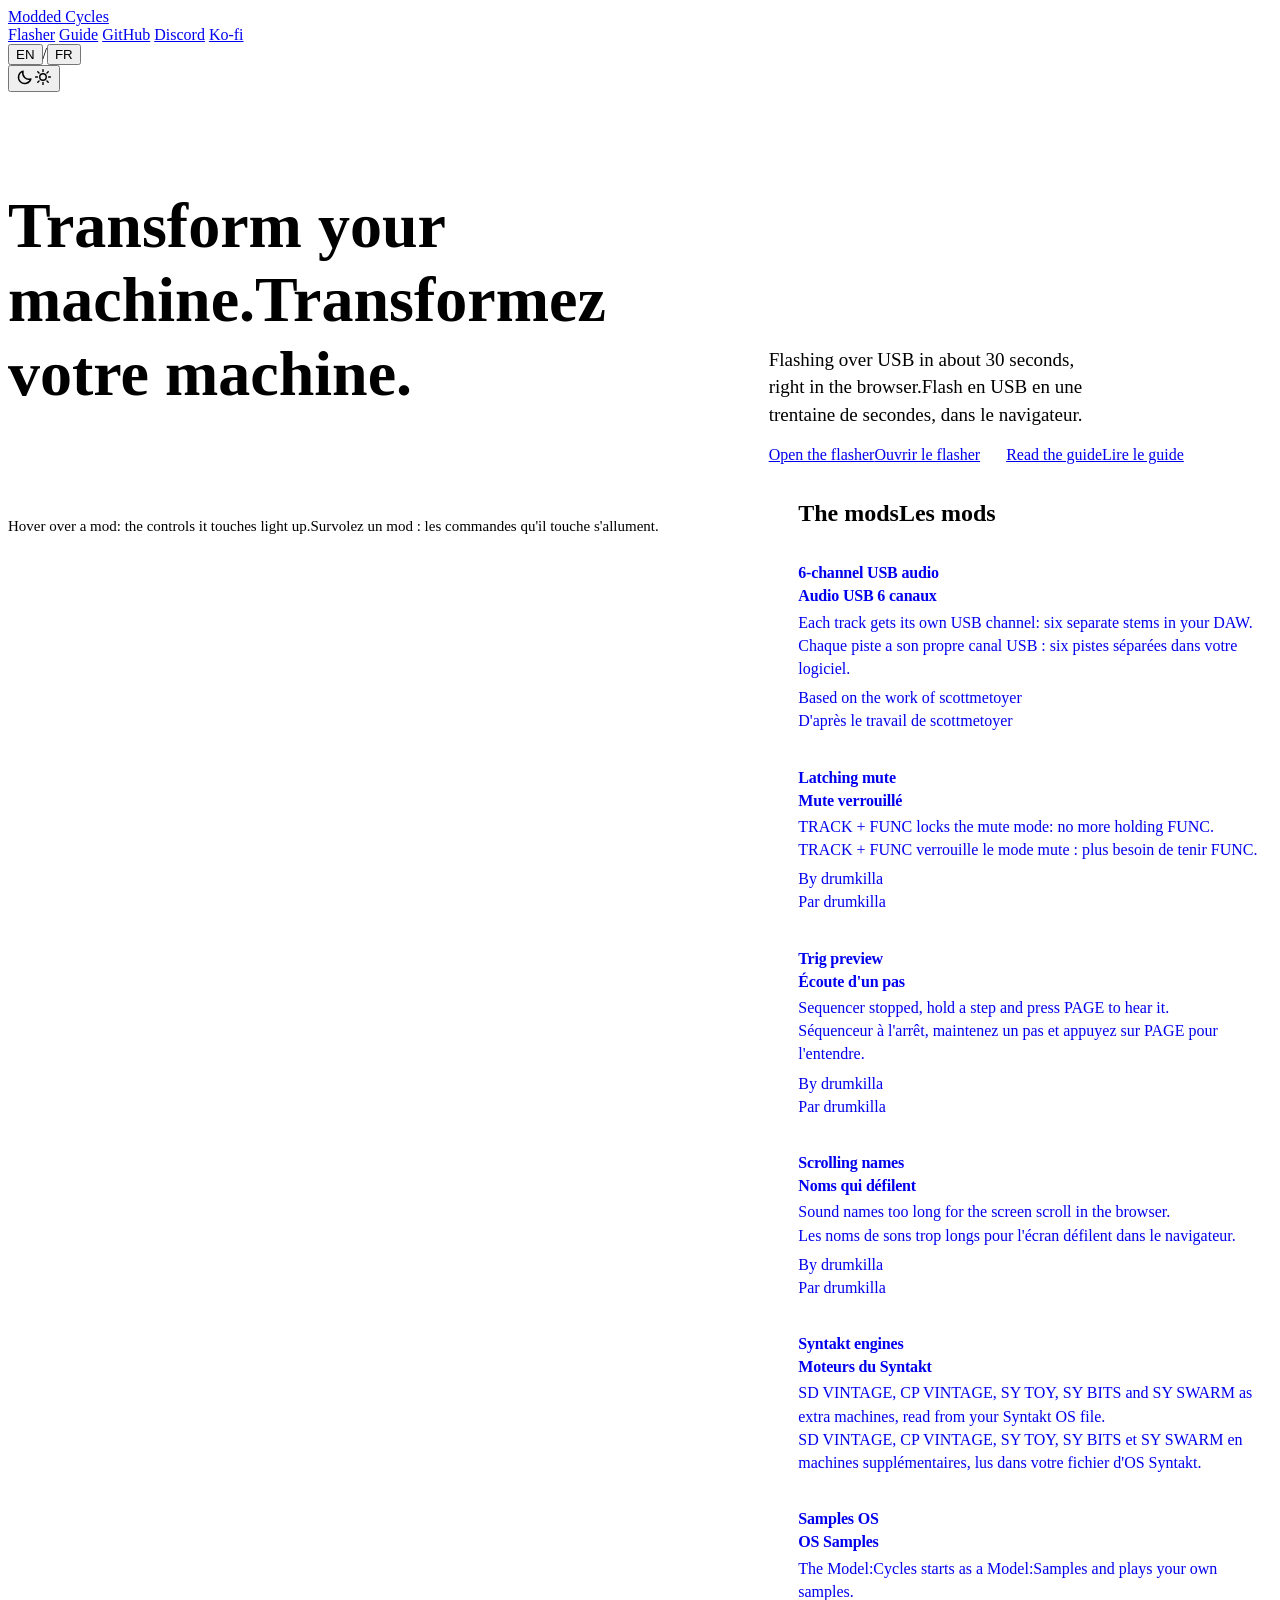
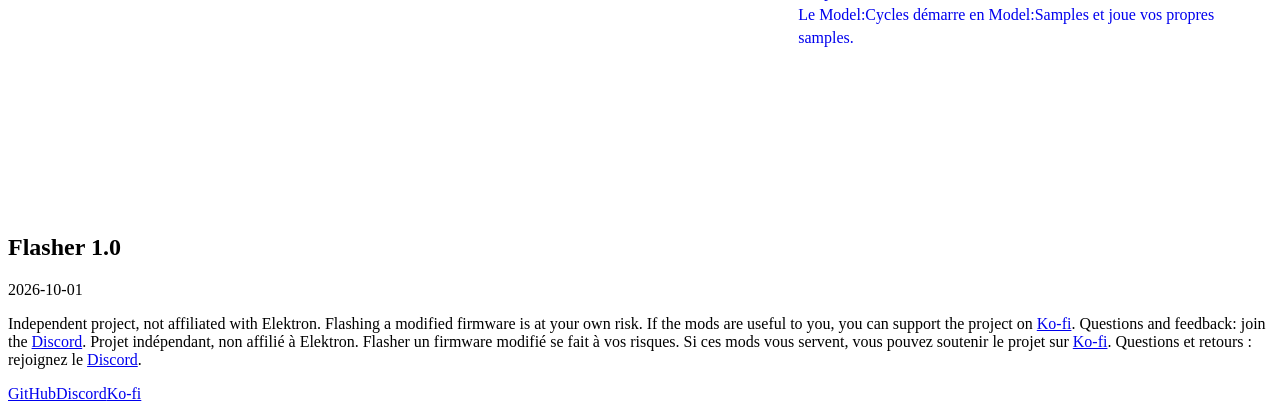
==== commit f04dc2b8: "Machinedrum machines: TRX-B2, TRX-SD, TRX-CH as machines 7, 8 and 9 (md-machines tweak, notes/58) Th" ====
--- a/docs/index.html
+++ b/docs/index.html
@@ -1,345 +1,135 @@
-<!doctype html>
+<!DOCTYPE html>
 <html lang="en">
 <head>
 <meta charset="utf-8">
 <meta name="viewport" content="width=device-width, initial-scale=1">
-<title>Machinedrum Machines Patcher</title>
-<meta name="description" content="Add the Machinedrum TRX-B2, TRX-SD and TRX-CH machines to your Model:Cycles, built in your browser from your own official firmware files.">
+<title>Modded Cycles</title>
+<meta name="description" content="Firmware mods for the Elektron Model:Cycles: 6-channel USB audio, Syntakt engines, latching mute, trig preview. Patched in your browser from your own OS file.">
+<meta name="theme-color" content="#e3e2de" media="(prefers-color-scheme: light)">
+<meta name="theme-color" content="#1b1b1b" media="(prefers-color-scheme: dark)">
+<link rel="icon" href="assets/icon.svg" type="image/svg+xml">
 <link rel="preconnect" href="https://fonts.googleapis.com">
 <link rel="preconnect" href="https://fonts.gstatic.com" crossorigin>
-<link href="https://fonts.googleapis.com/css2?family=Barlow+Condensed:wght@500;600;700&family=Barlow:wght@400;600&family=VT323&display=swap" rel="stylesheet">
+<link rel="stylesheet" href="https://fonts.googleapis.com/css2?family=Familjen+Grotesk:wght@400..700&family=Tiny5&display=swap">
+<link rel="stylesheet" href="assets/site.css?v=2026-10-12-05">
+<script>try{var l=localStorage.getItem("mc-lang"),t=localStorage.getItem("mc-theme")}catch(e){}document.documentElement.lang=l||(/^fr\b/i.test(navigator.language||"")?"fr":"en");if(t)document.documentElement.setAttribute("data-theme",t)</script>
 <style>
-:root {
-  --room: #222729; --room-hi: #485151; --bar-ink: #97a3a3;
-  --plate: #d8d7cf; --plate-hi: #e6e5de; --plate-lo: #c5c4bb; --groove: #a9a89f; --groove-hi: #f2f1ea;
-  --ink: #2a2a26; --muted: #5d5d56; --label: #b2392a;
-  --lcd: #f16a50; --lcd-ink: #241710; --lcd-dim: rgba(36, 23, 16, .35);
-  --led-off: #4a1d17; --led-on: #ff3b26; --ok: #2f7d4a;
-  --key: #2b3133; --key-ink: #d1d3c9; 
-}
-* { box-sizing: border-box; }
-body { margin: 0; min-height: 100vh; color: var(--ink);
-  background: radial-gradient(ellipse at 50% 15%, var(--room-hi), transparent 70%), var(--room);
-  font: 15px/1.5 Barlow, system-ui, sans-serif; }
-a { color: var(--label); }
-code { font-size: .9em; overflow-wrap: anywhere; }
+  .intro{display:grid;grid-template-columns:minmax(0,7fr) minmax(0,5fr);gap:20px 56px;align-items:end;padding:44px 0 36px}
+  .intro h1{font-size:clamp(40px,5vw,64px)}
+  .intro p{font-size:19px;line-height:1.45;max-width:34ch;margin:0 0 18px}
+  .act{display:flex;flex-wrap:wrap;align-items:center;gap:14px 26px}
 
-/* top bar */
-.bar { max-width: 960px; margin: 0 auto; padding: 18px 16px; display: flex; align-items: center; gap: 18px; flex-wrap: wrap;
-  color: var(--bar-ink); font: 600 12px/1 "Barlow Condensed", sans-serif; letter-spacing: 3px; text-transform: uppercase; }
-.bar .brand { color: #e8e8e2; font: 600 20px/1 Barlow, sans-serif; letter-spacing: 5px; }
-.bar .dot { width: 6px; height: 6px; border-radius: 50%; background: var(--bar-ink); }
-.bar .links { margin-left: auto; display: flex; gap: 10px; }
-.bar a { display: inline-flex; align-items: center; gap: 8px; padding: 9px 15px; border-radius: 999px; text-decoration: none;
-  color: #e8e8e2; font: 600 12px/1 "Barlow Condensed", sans-serif; letter-spacing: 2px;
-  background: #ffffff0d; border: 1px solid #ffffff26; transition: background .15s, border-color .15s, color .15s; }
-.bar a:hover { background: #ffffff1f; border-color: #ffffff55; color: #fff; }
-.bar a svg { width: 15px; height: 15px; fill: currentColor; }
+  .bench{display:grid;grid-template-columns:minmax(0,1.55fr) minmax(0,1fr);gap:56px;align-items:start}
+  .bench figure{margin:0;position:sticky;top:20px}
+  .bench [data-device]{max-width:calc((100vh - 275px) * 1.467)}
+  .bench figcaption{margin-top:18px;font-size:15px;color:var(--muted)}
+  .bench h2{margin:0 0 18px}
+  .mods{list-style:none;margin:0;padding:0;border-top:1px solid var(--line)}
+  .mods a{display:block;padding:16px 0 17px;border-bottom:1px solid var(--line);text-decoration:none}
+  .mods b{display:block;font-size:19px;letter-spacing:-.01em;margin-bottom:3px}
+  .mods span{display:block;color:var(--ink-2);font-size:16px;line-height:1.45}
+  .mods em{display:block;margin-top:6px;font-style:normal;font-size:14px;color:var(--muted)}
+  .mods a:hover b,.mods a:focus-visible b{text-decoration:underline;text-decoration-color:var(--red);text-decoration-thickness:2px;text-underline-offset:.18em}
+  .mods a:focus-visible{outline-offset:0}
 
-/* the device */
-.device { max-width: 960px; margin: 0 auto 40px; padding: 0 16px; }
-.plate { position: relative; border-radius: 10px; padding: 34px 26px 26px;
-  background: linear-gradient(180deg, var(--plate-hi), var(--plate) 30%, var(--plate-lo));
-  box-shadow: 0 1px 0 #fff8 inset, 0 -2px 0 #0002 inset, 0 18px 40px #0008, 0 2px 0 #0006; }
-.screw { position: absolute; width: 14px; height: 14px; border-radius: 50%;
-  background: radial-gradient(circle at 35% 30%, #f4f4ee, #9b9a92 70%); box-shadow: 0 1px 1px #0005; }
-.screw::after { content: ""; position: absolute; left: 2px; right: 2px; top: 6px; height: 2px; background: #6d6c66; transform: rotate(35deg); }
-.screw.tl { top: 10px; left: 10px; } .screw.tr { top: 10px; right: 10px; }
-.screw.bl { bottom: 10px; left: 10px; } .screw.br { bottom: 10px; right: 10px; }
+  .release{display:grid;grid-template-columns:minmax(0,7fr) minmax(0,5fr);gap:12px 56px;margin-top:120px;padding-top:28px;border-top:1px solid var(--ink)}
+  .release time{display:block;color:var(--muted);margin-top:10px}
+  .release p{margin:0 0 .6em;font-size:18px}
+  .release ul{margin:0;padding-left:1.1em}
+  .release li{margin:.3em 0}
 
-.label { display: block; margin: 0 0 10px; color: var(--label); text-align: center;
-  font: 700 11px/1.2 "Barlow Condensed", sans-serif; letter-spacing: 1.5px; text-transform: uppercase; }
-.small { color: var(--muted); font: 500 12px/1.3 "Barlow Condensed", sans-serif; letter-spacing: .6px; text-transform: uppercase; }
-
-.top { display: grid; grid-template-columns: 1fr 1.3fr; gap: 0; border: 1px solid var(--groove);
-  box-shadow: 1px 1px 0 var(--groove-hi); }
-.top > * { padding: 18px; }
-.top > * + * { border-left: 1px solid var(--groove); }
-
-/* sound selection */
-.sounds { display: grid; grid-template-columns: repeat(3, 1fr); gap: 10px 6px; text-align: center; }
-.sounds b { display: block; font: 600 13px/1 "Barlow Condensed", sans-serif; letter-spacing: 1px; margin-top: 6px; }
-.sounds span { display: block; color: var(--muted); font: 500 11px/1.2 "Barlow Condensed", sans-serif; }
-.led { display: inline-block; width: 11px; height: 11px; border-radius: 50%; background: radial-gradient(circle at 40% 35%, #7a3229, var(--led-off));
-  box-shadow: inset 0 1px 2px #0008, 0 1px 0 #fff8; vertical-align: middle; }
-.led.on { background: radial-gradient(circle at 40% 35%, #ffb6a6, var(--led-on) 55%); box-shadow: 0 0 8px var(--led-on), 0 1px 0 #fff8; }
-.led.blink { animation: blink .5s steps(2) infinite; }
-@keyframes blink { 50% { background: radial-gradient(circle at 40% 35%, #ffb6a6, var(--led-on) 55%); box-shadow: 0 0 8px var(--led-on); } }
-.intro { margin-top: 16px; color: var(--muted); font-size: 13px; }
-
-/* display */
-.screen { background: #151617; padding: 14px 14px 10px !important; display: flex; flex-direction: column; }
-.screen .wm { color: #e8e8e2; font: 600 15px/1 Barlow, sans-serif; letter-spacing: 3px; margin: 2px 0 10px; }
-.lcd { flex: 1; background: var(--lcd); color: var(--lcd-ink); border: 3px solid #0d0d0d; padding: 8px 10px;
-  font: 22px/1 VT323, monospace; box-shadow: 0 0 3px #ee7258aa, 0 0 12px #ed694e25, inset 0 0 5px #53291d77; }
-.lcd .row { display: flex; justify-content: space-between; gap: 8px; }
-.lcd .grid { display: grid; grid-template-columns: repeat(3, 1fr); margin: 8px 0; border-top: 2px solid var(--lcd-ink); border-left: 2px solid var(--lcd-ink); }
-.lcd .grid div { border-right: 2px solid var(--lcd-ink); border-bottom: 2px solid var(--lcd-ink); padding: 3px 5px; text-align: center; }
-.lcd .grid small { display: block; font-size: 17px; color: var(--lcd-dim); color: #241710aa; }
-#status { min-height: 1em; overflow-wrap: anywhere; }
-#status.bad { animation: none; text-decoration: underline; }
-.screen .model { display: flex; align-items: baseline; justify-content: space-between; margin-top: 10px; color: #bdbdb5; }
-.screen .model b { font: 600 30px/1 "Barlow Condensed", sans-serif; letter-spacing: 1px; color: #d8d7cf; }
-
-/* patch steps: plain and obvious */
-.patch { border: 1px solid var(--groove); border-top: 0; box-shadow: 1px 1px 0 var(--groove-hi); padding: 22px 18px; }
-.patch h2 { margin: 0 0 4px; font: 700 22px/1.2 "Barlow Condensed", sans-serif; letter-spacing: .5px; }
-.patch .sub { margin: 0 0 18px; color: var(--muted); font-size: 14px; }
-.steps { display: grid; grid-template-columns: 1fr 1fr; gap: 14px; }
-.stepbox { background: #f3f2ec; border-radius: 8px; padding: 14px; box-shadow: inset 0 1px 0 #fff, 0 1px 3px #0003; }
-.stepbox.wide { grid-column: 1 / -1; }
-.stepbox h3 { display: flex; align-items: center; gap: 10px; margin: 0 0 10px; font: 700 17px/1.2 "Barlow Condensed", sans-serif; letter-spacing: .4px; }
-.num { flex: none; width: 28px; height: 28px; border-radius: 50%; display: grid; place-items: center;
-  background: var(--label); color: #fff; font: 700 15px/1 "Barlow Condensed", sans-serif; }
-.drop { display: block; position: relative; cursor: pointer; padding: 22px 14px; text-align: center; border-radius: 8px;
-  border: 2px dashed #a3a298; background: #fbfbf8; color: var(--muted); transition: background .15s, border-color .15s; }
-.drop:hover, .drop.over { border-color: var(--label); background: #fff4f1; }
-.drop.done { border-style: solid; border-color: var(--ok); background: #eef7f0; color: var(--ink); }
-.drop input { position: absolute; width: 1px; height: 1px; opacity: 0; }
-.drop .what { display: block; font-size: 15px; color: var(--ink); overflow-wrap: anywhere; }
-.drop .what b { color: var(--label); }
-.drop.done .what::before { content: "✓ "; color: var(--ok); font-weight: 700; }
-.drop small { display: block; margin-top: 6px; font-size: 12.5px; }
-.go, #dl { display: flex; align-items: center; justify-content: center; gap: 12px; width: 100%; padding: 16px 20px;
-  border-radius: 12px; border: 0; cursor: pointer; text-decoration: none; color: #fff;
-  font: 700 19px/1 "Barlow Condensed", sans-serif; letter-spacing: 1.2px; text-transform: uppercase;
-  transition: transform .08s, box-shadow .15s, filter .15s, background .15s; }
-.go svg, #dl svg { width: 20px; height: 20px; fill: currentColor; flex: none; }
-.go { background: linear-gradient(180deg, #e9554a, #c3301f); box-shadow: inset 0 1px 0 #ffffff55, inset 0 -2px 0 #0000002e, 0 6px 16px #c3301f55; }
-.go:hover:not(:disabled) { filter: brightness(1.06); box-shadow: inset 0 1px 0 #ffffff55, inset 0 -2px 0 #0000002e, 0 8px 22px #c3301f77; }
-.go:active:not(:disabled), #dl:active { transform: translateY(1px) scale(.995); }
-.go:focus-visible, #dl:focus-visible, .drop:focus-within { outline: 3px solid #f5b1a6; outline-offset: 2px; }
-.go:disabled { cursor: not-allowed; color: #8a897f; background: #e4e3dc; box-shadow: inset 0 0 0 1.5px #c3c2b9; }
-.go.busy, .go.busy:disabled { cursor: progress; color: #fff; background: linear-gradient(180deg, #e9554a, #c3301f); box-shadow: inset 0 1px 0 #ffffff55, 0 6px 16px #c3301f55; }
-.go.busy svg { display: none; }
-.go.busy::before { content: ""; width: 18px; height: 18px; border-radius: 50%; border: 3px solid #ffffff55; border-top-color: #fff; animation: spin .7s linear infinite; }
-@keyframes spin { to { transform: rotate(360deg); } }
-#dl { display: none; margin-top: 12px; background: linear-gradient(180deg, #3a9a5c, #2a7a47);
-  box-shadow: inset 0 1px 0 #ffffff44, inset 0 -2px 0 #0000002e, 0 6px 16px #2a7a4755; }
-#dl:hover { filter: brightness(1.06); }
-.pick { display: inline-block; margin-top: 10px; padding: 7px 14px; border-radius: 999px; background: #fff; color: var(--ink);
-  font: 600 13px/1 "Barlow Condensed", sans-serif; letter-spacing: .8px; text-transform: uppercase;
-  box-shadow: inset 0 0 0 1.5px #b9b8ae, 0 1px 2px #0002; transition: box-shadow .15s, color .15s; }
-.drop:hover .pick { color: var(--label); box-shadow: inset 0 0 0 1.5px var(--label), 0 1px 2px #0002; }
-.drop.done .pick { color: var(--ok); box-shadow: inset 0 0 0 1.5px var(--ok); }
-.hint { margin: 8px 0 0; text-align: center; color: var(--muted); font-size: 13px; }
-#msg { margin: 12px 0 0; min-height: 1.4em; font-size: 15px; text-align: center; overflow-wrap: anywhere; }
-#msg.ok { color: var(--ok); font-weight: 600; }
-#msg.bad { color: #b3261e; font-weight: 600; }
-
-.flash { border: 1px solid var(--groove); border-top: 0; box-shadow: 1px 1px 0 var(--groove-hi); padding: 18px; }
-ol { margin: 0; padding-left: 1.2em; font-size: 14px; }
-ol li + li { margin-top: 5px; }
-.note { color: var(--muted); font-size: 12.5px; margin: 10px 0 0; }
-
-/* data entry */
-.entry { border: 1px solid var(--groove); border-top: 0; box-shadow: 1px 1px 0 var(--groove-hi); padding: 18px; }
-.knobs { display: grid; grid-template-columns: repeat(4, 1fr); gap: 16px 10px; }
-.kn { text-align: center; }
-.kn .dial { position: relative; width: 44px; height: 44px; margin: 0 auto 7px; border-radius: 50%;
-  background: radial-gradient(circle at 35% 25%, #6c706d, #2f3432 45%, #151918 80%);
-  box-shadow: inset 0 2px 2px #ffffff40, inset -2px -3px 4px #000c, 0 3px 5px #0007, 0 0 0 4px #c5c4bb, 0 0 0 5px #a9a89f; }
-.kn .dial::after { content: ""; position: absolute; left: 50%; top: 5px; width: 3px; height: 12px; margin-left: -1.5px; border-radius: 2px;
-  background: #f0efe8; transform-origin: 50% 17px; transform: rotate(var(--a, 0deg)); }
-.kn b { display: block; font: 700 13px/1 "Barlow Condensed", sans-serif; letter-spacing: 1px; }
-.kn table { margin: 6px auto 0; border-collapse: collapse; font: 500 12px/1.35 "Barlow Condensed", sans-serif; }
-.kn td { padding: 0 3px; text-align: left; }
-.kn td:first-child { color: var(--label); font-weight: 700; }
-
-footer { max-width: 960px; margin: 0 auto 30px; padding: 0 16px; color: var(--bar-ink); font-size: 12.5px; text-align: center; }
-footer a { color: #e8e8e2; }
-
-@media (max-width: 820px) {
-  .top { grid-template-columns: 1fr; }
-  .top > * + * { border-left: 0; border-top: 1px solid var(--groove); }
-  .screen { order: -1; }
-  .steps { grid-template-columns: 1fr; }
-  .knobs { grid-template-columns: repeat(2, 1fr); }
-  .plate { padding: 30px 14px 22px; }
-  .bar .links { margin-left: 0; }
-}
+  @media (hover:none){.bench figcaption{display:none}}
+  @media (max-width:900px){
+    .intro{grid-template-columns:1fr;padding:36px 0 32px}
+    .bench{grid-template-columns:1fr;gap:32px}
+    .bench figure{position:static}
+    .bench [data-device]{max-width:none}
+    .release{grid-template-columns:1fr;margin-top:80px}
+  }
 </style>
 </head>
-<body>
-<div class="bar">
-  <span class="brand">MACHINEDRUM</span>
-  <span class="dot"></span>
-  <span>Machines for the Model:Cycles / OS 1.13</span>
-  <span class="links">
-    <a href="https://github.com/Talachan12/Elektron-Model-Machinedrum"><svg viewBox="0 0 16 16" aria-hidden="true"><path d="M8 0C3.58 0 0 3.58 0 8c0 3.54 2.29 6.53 5.47 7.59.4.07.55-.17.55-.38 0-.19-.01-.82-.01-1.49-2.01.37-2.53-.49-2.69-.94-.09-.23-.48-.94-.82-1.13-.28-.15-.68-.52-.01-.53.63-.01 1.08.58 1.23.82.72 1.21 1.87.87 2.33.66.07-.52.28-.87.51-1.07-1.78-.2-3.64-.89-3.64-3.95 0-.87.31-1.59.82-2.15-.08-.2-.36-1.02.08-2.12 0 0 .67-.21 2.2.82.64-.18 1.32-.27 2-.27.68 0 1.36.09 2 .27 1.53-1.04 2.2-.82 2.2-.82.44 1.1.16 1.92.08 2.12.51.56.82 1.27.82 2.15 0 3.07-1.87 3.75-3.65 3.95.29.25.54.73.54 1.48 0 1.07-.01 1.93-.01 2.2 0 .21.15.46.55.38A8.013 8.013 0 0016 8c0-4.42-3.58-8-8-8z"/></svg>GitHub</a>
-    <a href="https://github.com/Talachan12/Elektron-Model-Machinedrum/blob/main/MD-MACHINES.md"><svg viewBox="0 0 16 16" aria-hidden="true"><path d="M8 0a8 8 0 100 16A8 8 0 008 0zm0 3.5a1 1 0 110 2 1 1 0 010-2zM9.25 12h-2.5v-1h.75V8H6.75V7h2v4h.5v1z"/></svg>Info</a>
-  </span>
-</div>
+<body data-page="home">
 
-<div class="device">
-<div class="plate">
-  <span class="screw tl"></span><span class="screw tr"></span><span class="screw bl"></span><span class="screw br"></span>
+<header class="wrap top">
+  <a class="brand" href="./">Modded Cycles</a>
+  <nav aria-label="Site">
+    <a href="flasher/">Flasher</a>
+    <a href="guide/">Guide</a>
+    <a href="https://github.com/18nelli18/Modded-Cycles" target="_blank" rel="noopener">GitHub</a>
+    <a href="https://discord.gg/hWegtJZcmm" target="_blank" rel="noopener">Discord</a>
+    <a href="https://ko-fi.com/18nelli" target="_blank" rel="noopener">Ko-fi</a>
+  </nav>
+  <div class="lang" role="group" aria-label="Language"><button type="button" data-lang="en" aria-pressed="true">EN</button>/<button type="button" data-lang="fr" aria-pressed="false">FR</button></div>
+  <button type="button" class="theme-btn" aria-label="Dark mode"><svg class="moon" width="18" height="18" viewBox="0 0 20 20" fill="none" stroke="currentColor" stroke-width="1.6" stroke-linejoin="round" aria-hidden="true"><path d="M16.5 12.2A7 7 0 0 1 7.8 3.5a7 7 0 1 0 8.7 8.7z"/></svg><svg class="sun" width="18" height="18" viewBox="0 0 20 20" fill="none" stroke="currentColor" stroke-width="1.6" stroke-linecap="round" aria-hidden="true"><circle cx="10" cy="10" r="3.6"/><path d="M10 1.8v2M10 16.2v2M1.8 10h2M16.2 10h2M4.2 4.2l1.4 1.4M14.4 14.4l1.4 1.4M4.2 15.8l1.4-1.4M14.4 5.6l1.4-1.4"/></svg></button>
+</header>
 
-  <div class="top">
-    <section>
-      <span class="label">Sound selection</span>
-      <div class="sounds">
-        <div><span class="led on"></span><b>BD</b><span>TrxB2 · 07</span></div>
-        <div><span class="led on"></span><b>SD</b><span>TrxSD · 08</span></div>
-        <div><span class="led on"></span><b>CH</b><span>TrxCH · 09</span></div>
-      </div>
-      <p class="intro">Three Machinedrum SPS-1 UW machines, ported sample for sample from its DSP, as machines 7, 8 and 9 of the Model:Cycles. The firmware is built here, in your browser, from your own official files. Nothing is uploaded.</p>
-    </section>
-
-    <section class="screen" aria-label="Display">
-      <div class="wm">MACHINEDRUM</div>
-      <div class="lcd">
-        <div class="row"><span>MD&gt;CYCLES</span><span>OS 1.13</span></div>
-        <div class="grid">
-          <div>TRX-B2<small>KICK</small></div>
-          <div>TRX-SD<small>SNARE</small></div>
-          <div>TRX-CH<small>HI-HAT</small></div>
-        </div>
-        <div id="status" role="status">READY</div>
-      </div>
-      <div class="model"><b>SPS-1&gt;MC</b><span class="small">Firmware patcher</span></div>
-    </section>
-
-  </div>
-
-  <section class="patch">
-    <h2>Patch your Model:Cycles in three steps</h2>
-    <p class="sub">You need two official files from elektron.se. They stay on your computer: nothing is uploaded.</p>
-    <div class="steps">
-      <div class="stepbox">
-        <h3><span class="num">1</span>Your Model:Cycles OS</h3>
-        <label class="drop" id="drop-cyc">
-          <input type="file" accept=".syx" id="file-cyc">
-          <span class="what">Drop <b>model-cycles_OS1.13.syx</b> here, or click to choose it</span>
-          <small>The official Model:Cycles OS 1.13</small>
-          <span class="pick">Choose file</span>
-        </label>
-      </div>
-      <div class="stepbox">
-        <h3><span class="num">2</span>Your Machinedrum OS</h3>
-        <label class="drop" id="drop-md">
-          <input type="file" accept=".syx" id="file-md">
-          <span class="what">Drop <b>Elektron_SPS1-1UW_OS1.63.syx</b> here, or click to choose it</span>
-          <small>The official Machinedrum UW OS 1.63: its sound tables are read from it</small>
-          <span class="pick">Choose file</span>
-        </label>
-      </div>
-      <div class="stepbox wide">
-        <h3><span class="num">3</span>Build and download</h3>
-        <button class="go" id="go" disabled><svg viewBox="0 0 20 20" aria-hidden="true"><path d="M5 3.5v13a1 1 0 001.5.86l11-6.5a1 1 0 000-1.72l-11-6.5A1 1 0 005 3.5z"/></svg><span>Build the firmware</span></button>
-        <p class="hint" id="hint">Add both files above to enable the button.</p>
-        <div id="msg" role="status"></div>
-        <a id="dl" download="model-cycles_OS1.13_md.syx"><svg viewBox="0 0 20 20" aria-hidden="true"><path d="M10 2a1 1 0 011 1v8.59l2.8-2.8a1 1 0 111.4 1.42l-4.5 4.5a1 1 0 01-1.4 0l-4.5-4.5a1 1 0 111.4-1.42L9 11.59V3a1 1 0 011-1zM3 16a1 1 0 011 1h12a1 1 0 112 0 2 2 0 01-2 2H4a2 2 0 01-2-2 1 1 0 011-1z"/></svg><span>Download model-cycles_OS1.13_md.syx</span></a>
+<main class="wrap">
+  <section class="intro">
+    <h1><span data-l="en">Transform your machine.</span><span data-l="fr">Transformez votre machine.</span></h1>
+    <div>
+      <p><span data-l="en">Flashing over USB in about 30 seconds, right in the browser.</span><span data-l="fr">Flash en USB en une trentaine de secondes, dans le navigateur.</span></p>
+      <div class="act">
+        <a class="btn" href="flasher/"><span data-l="en">Open the flasher</span><span data-l="fr">Ouvrir le flasher</span></a>
+        <a href="guide/"><span data-l="en">Read the guide</span><span data-l="fr">Lire le guide</span></a>
       </div>
     </div>
   </section>
 
-  <section class="flash">
-    <span class="label">Then flash it</span>
-    <ol>
-      <li>Back up your projects with Elektron Transfer.</li>
-      <li>Connect a MIDI interface to the Cycles' <b>MIDI IN</b> (TRS jack): it is also your way back to the official OS.</li>
-      <li>Hold FUNC while switching on, choose OS UPGRADE (TRIG 4), then send the .syx with any SysEx tool. Details: <a href="https://github.com/18nelli18/Modded-Cycles/blob/main/FLASH.md">FLASH.md</a>.</li>
-      <li>To go back, flash the official <code>model-cycles_OS1.13.syx</code> the same way.</li>
-    </ol>
-    <p class="note">A modified firmware is flashed at your own risk and may affect your warranty. Not affiliated with Elektron.</p>
+  <section class="bench">
+    <figure>
+      <div data-device="seq"></div>
+      <figcaption><span data-l="en">Hover over a mod: the controls it touches light up.</span><span data-l="fr">Survolez un mod : les commandes qu'il touche s'allument.</span></figcaption>
+    </figure>
+    <div>
+      <h2><span data-l="en">The mods</span><span data-l="fr">Les mods</span></h2>
+      <ol class="mods">
+        <li><a href="guide/#usb6" data-hl="pads" data-lcd="USB AUDIO/>6 CHANNELS">
+          <b><span data-l="en">6-channel USB audio</span><span data-l="fr">Audio USB 6 canaux</span></b>
+          <span><span data-l="en">Each track gets its own USB channel: six separate stems in your DAW.</span><span data-l="fr">Chaque piste a son propre canal USB : six pistes séparées dans votre logiciel.</span></span>
+          <em><span data-l="en">Based on the work of scottmetoyer</span><span data-l="fr">D'après le travail de scottmetoyer</span></em></a></li>
+        <li><a href="guide/#mute" data-hl="track,func" data-lcd="MUTE/>LOCKED">
+          <b><span data-l="en">Latching mute</span><span data-l="fr">Mute verrouillé</span></b>
+          <span><span data-l="en">TRACK + FUNC locks the mute mode: no more holding FUNC.</span><span data-l="fr">TRACK + FUNC verrouille le mode mute : plus besoin de tenir FUNC.</span></span>
+          <em><span data-l="en">By drumkilla</span><span data-l="fr">Par drumkilla</span></em></a></li>
+        <li><a href="guide/#preview" data-hl="s5,page" data-lcd="TRIG 5/>PREVIEW">
+          <b><span data-l="en">Trig preview</span><span data-l="fr">Écoute d'un pas</span></b>
+          <span><span data-l="en">Sequencer stopped, hold a step and press PAGE to hear it.</span><span data-l="fr">Séquenceur à l'arrêt, maintenez un pas et appuyez sur PAGE pour l'entendre.</span></span>
+          <em><span data-l="en">By drumkilla</span><span data-l="fr">Par drumkilla</span></em></a></li>
+        <li><a href="guide/#scroll" data-hl="lcd" data-lcd="~Deep Ocean Pad Wash 02">
+          <b><span data-l="en">Scrolling names</span><span data-l="fr">Noms qui défilent</span></b>
+          <span><span data-l="en">Sound names too long for the screen scroll in the browser.</span><span data-l="fr">Les noms de sons trop longs pour l'écran défilent dans le navigateur.</span></span>
+          <em><span data-l="en">By drumkilla</span><span data-l="fr">Par drumkilla</span></em></a></li>
+        <li><a href="guide/#syntakt" data-hl="lcd,machines,synth" data-lcd="menu">
+          <b><span data-l="en">Syntakt engines</span><span data-l="fr">Moteurs du Syntakt</span></b>
+          <span><span data-l="en">SD VINTAGE, CP VINTAGE, SY TOY, SY BITS and SY SWARM as extra machines, read from your Syntakt OS file.</span><span data-l="fr">SD VINTAGE, CP VINTAGE, SY TOY, SY BITS et SY SWARM en machines supplémentaires, lus dans votre fichier d'OS Syntakt.</span></span></a></li>
+        <li><a href="guide/#samples" data-hl="lcd,pads" data-lcd="SAMPLES OS/>MODEL:SAMPLES">
+          <b><span data-l="en">Samples OS</span><span data-l="fr">OS Samples</span></b>
+          <span><span data-l="en">The Model:Cycles starts as a Model:Samples and plays your own samples.</span><span data-l="fr">Le Model:Cycles démarre en Model:Samples et joue vos propres samples.</span></span></a></li>
+      </ol>
+    </div>
   </section>
-  <section class="entry">
-    <span class="label">Data entry · Cycles knob → Machinedrum parameter</span>
-    <div class="knobs">
-      <div class="kn"><div class="dial" style="--a:-40deg"></div><b>PITCH</b><table><tr><td>BD</td><td>PTCH + note − 60</td></tr><tr><td>SD</td><td>PTCH + note − 60</td></tr><tr><td>CH</td><td>LPF + note − 60</td></tr></table></div>
-      <div class="kn"><div class="dial" style="--a:-100deg"></div><b>DECAY</b><table><tr><td>BD</td><td>DEC</td></tr><tr><td>SD</td><td>DEC</td></tr><tr><td>CH</td><td>DEC</td></tr></table></div>
-      <div class="kn"><div class="dial" style="--a:20deg"></div><b>COLOR</b><table><tr><td>BD</td><td>DIST</td></tr><tr><td>SD</td><td>SNAP</td></tr><tr><td>CH</td><td>MTAL</td></tr></table></div>
-      <div class="kn"><div class="dial" style="--a:-130deg"></div><b>SHAPE</b><table><tr><td>BD</td><td>DIRT</td></tr><tr><td>SD</td><td>TONE</td></tr><tr><td>CH</td><td>HPF</td></tr></table></div>
-      <div class="kn"><div class="dial" style="--a:75deg"></div><b>SWEEP</b><table><tr><td>BD</td><td>RAMP</td></tr><tr><td>SD</td><td>BUMP</td></tr><tr><td>CH</td><td>RES · 70 = MD</td></tr></table></div>
-      <div class="kn"><div class="dial" style="--a:0deg"></div><b>CONTOUR</b><table><tr><td>BD</td><td>HOLD</td></tr><tr><td>SD</td><td>BENV</td></tr><tr><td>CH</td><td>GAP</td></tr></table></div>
-      <div class="kn"><div class="dial" style="--a:-135deg"></div><b>PUNCH</b><table><tr><td>BD</td><td>TICK 0 / 64</td></tr><tr><td>SD</td><td>CLIP 0 / 64</td></tr><tr><td>CH</td><td>–</td></tr></table></div>
-      <div class="kn"><div class="dial" style="--a:0deg"></div><b>FIXED</b><table><tr><td>BD</td><td>NOIS 0</td></tr><tr><td>SD</td><td>TUNE 64</td></tr><tr><td>CH</td><td>–</td></tr></table></div>
+
+  <section class="release" id="version">
+    <div>
+      <h2>Flasher <span data-rel="version">1.0</span></h2>
+      <time data-rel="date">2026-10-01</time>
     </div>
-    <p class="note">PUNCH off keeps the Machinedrum defaults. The TrxSD attack sample and the TrxSD and TrxCH filter tables are read from your Machinedrum OS. TrxCH SWEEP is an extra: the resonance of its filters, at 70 exactly the Machinedrum. Not combinable with the Modded-Cycles Syntakt engines, MACRO or Model-TG.</p>
+    <div data-rel="changes"></div>
   </section>
-</div>
+</main>
 
-</div>
+<footer class="foot">
+  <div class="wrap">
+    <p>
+      <span data-l="en">Independent project, not affiliated with Elektron. Flashing a modified firmware is at your own risk. If the mods are useful to you, you can support the project on <a href="https://ko-fi.com/18nelli" target="_blank" rel="noopener">Ko-fi</a>. Questions and feedback: join the <a href="https://discord.gg/hWegtJZcmm" target="_blank" rel="noopener">Discord</a>.</span>
+      <span data-l="fr">Projet indépendant, non affilié à Elektron. Flasher un firmware modifié se fait à vos risques. Si ces mods vous servent, vous pouvez soutenir le projet sur <a href="https://ko-fi.com/18nelli" target="_blank" rel="noopener">Ko-fi</a>. Questions et retours : rejoignez le <a href="https://discord.gg/hWegtJZcmm" target="_blank" rel="noopener">Discord</a>.</span>
+    </p>
+    <nav aria-label="Footer"><a href="https://github.com/18nelli18/Modded-Cycles" target="_blank" rel="noopener">GitHub</a><a href="https://discord.gg/hWegtJZcmm" target="_blank" rel="noopener">Discord</a><a href="https://ko-fi.com/18nelli" target="_blank" rel="noopener">Ko-fi</a></nav>
+  </div>
+</footer>
 
-<footer>Source code: <a href="https://github.com/Talachan12/Elektron-Model-Machinedrum">github.com/Talachan12/Elektron-Model-Machinedrum</a>. Built on <a href="https://github.com/18nelli18/Modded-Cycles">Modded-Cycles</a> (MIT). Source and proofs: <a href="https://github.com/Talachan12/Elektron-Model-Machinedrum/blob/main/MD-MACHINES.md">MD-MACHINES.md</a>. Not affiliated with Elektron.</footer>
-
-<script src="builder.js"></script>
-<script src="md-data.js"></script>
-<script src="md.js"></script>
-<script>
-(function () {
-  "use strict";
-  const T = {
-    building: "Building… (a few seconds)",
-    ok: (s) => "Done. The firmware matches the reference (MAIN OS " + s.slice(0, 12) + "…). Download it below.",
-    need: "Choose both files first.",
-    cyc: "This is not a Model:Cycles OS file (model-cycles_OS1.13.syx).",
-    md: "This is not a Machinedrum OS file (Elektron_SPS1-1UW_OS1.63.syx).",
-  };
-  const t = (k, ...a) => (typeof T[k] === "function" ? T[k](...a) : T[k]);
-  const files = { cyc: null, md: null };
-  const go = document.getElementById("go"), status = document.getElementById("status"), dl = document.getElementById("dl");
-  const msg = document.getElementById("msg"), hint = document.getElementById("hint");
-  const LCD = { "": "READY", ok: "DONE · PATCH OK", bad: "ERROR" };
-  const say = (text, cls) => {
-    msg.textContent = text || ""; msg.className = cls || "";
-    status.textContent = cls ? LCD[cls] : text ? "BUILDING…" : "READY"; status.className = cls || "";
-  };
-
-  function take(key, file) {
-    const box = document.getElementById("drop-" + key);
-    file.arrayBuffer().then((buf) => {
-      const b = new Uint8Array(buf);
-      // F0 00 20 3C <produit> : 0x11 Model:Cycles, 0x02 Machinedrum
-      const product = b.length > 5 && b[0] === 0xf0 && b[1] === 0x00 && b[2] === 0x20 && b[3] === 0x3c ? b[4] : -1;
-      if (product !== (key === "cyc" ? 0x11 : 0x02)) {
-        files[key] = null;
-        box.classList.remove("done");
-        go.disabled = true;
-        return say(t(key), "bad");
-      }
-      files[key] = b;
-      box.classList.add("done");
-      box.querySelector(".pick").textContent = "Change file";
-      box.querySelector(".what").textContent = file.name + " · " + Math.round(buf.byteLength / 1024) + " KB";
-      go.disabled = !(files.cyc && files.md);
-      dl.style.display = "none";
-      hint.textContent = files.cyc && files.md ? "Both files are ready." : "Now add the other file.";
-      say("");
-    });
-  }
-  for (const key of ["cyc", "md"]) {
-    const box = document.getElementById("drop-" + key), input = document.getElementById("file-" + key);
-    input.addEventListener("change", () => input.files[0] && take(key, input.files[0]));
-    box.addEventListener("dragover", (e) => { e.preventDefault(); box.classList.add("over"); });
-    box.addEventListener("dragleave", () => box.classList.remove("over"));
-    box.addEventListener("drop", (e) => {
-      e.preventDefault(); box.classList.remove("over");
-      if (e.dataTransfer.files[0]) take(key, e.dataTransfer.files[0]);
-    });
-  }
-
-  go.addEventListener("click", () => {
-    if (!(files.cyc && files.md)) return say(t("need"), "bad");
-    go.disabled = true;
-    go.classList.add("busy");
-    say(t("building"));
-    setTimeout(() => {
-      try {
-        const r = window.MDPatch.patch(files.cyc, files.md, window.MD_WEB);
-        const url = URL.createObjectURL(new Blob([r.raw], { type: "application/octet-stream" }));
-        dl.href = url;
-        dl.style.display = "flex";
-        say(t("ok", r.mainOsSha), "ok");
-      } catch (e) {
-        say(e.message, "bad");
-      }
-      go.disabled = false;
-      go.classList.remove("busy");
-    }, 30);
-  });
-})();
-</script>
+<script src="assets/release.js?v=2026-10-12-05"></script>
+<script src="assets/cycles.js?v=2026-10-12-05"></script>
+<script src="assets/site.js?v=2026-10-12-05"></script>
 </body>
 </html>
